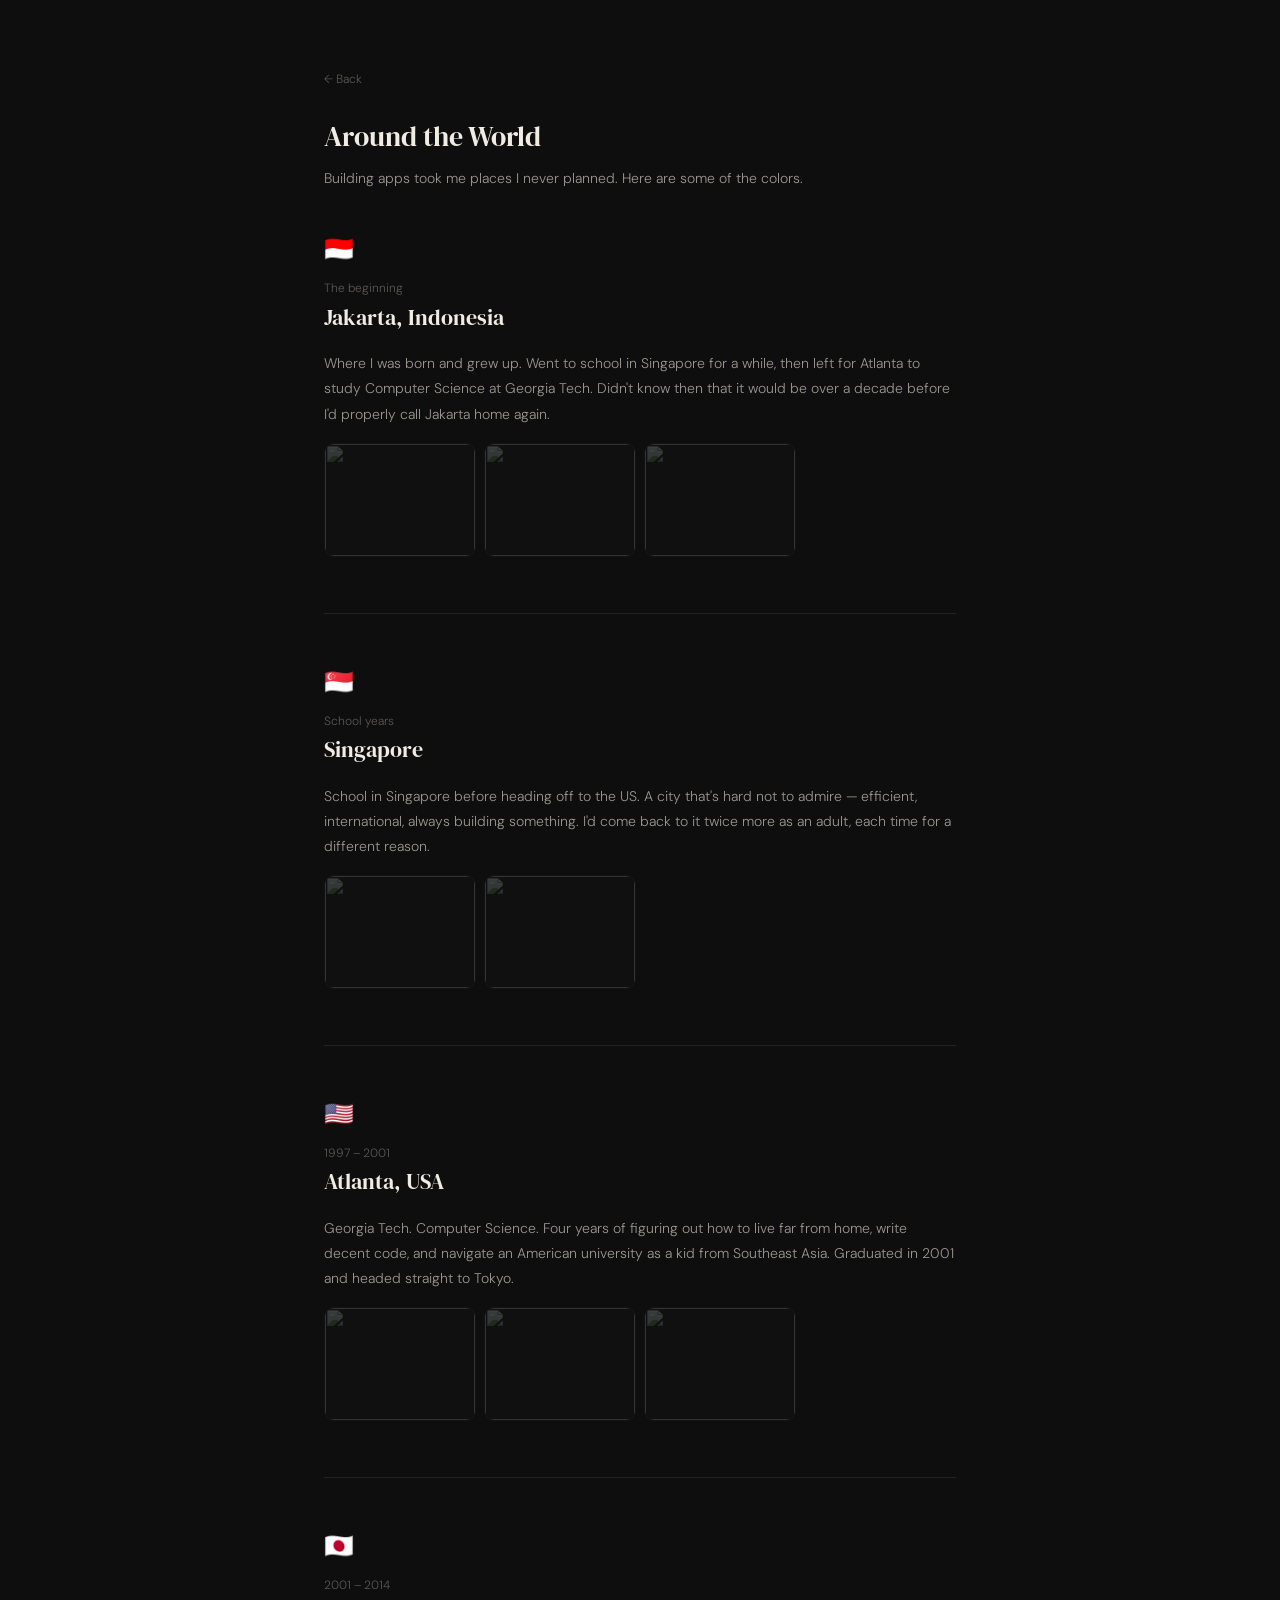
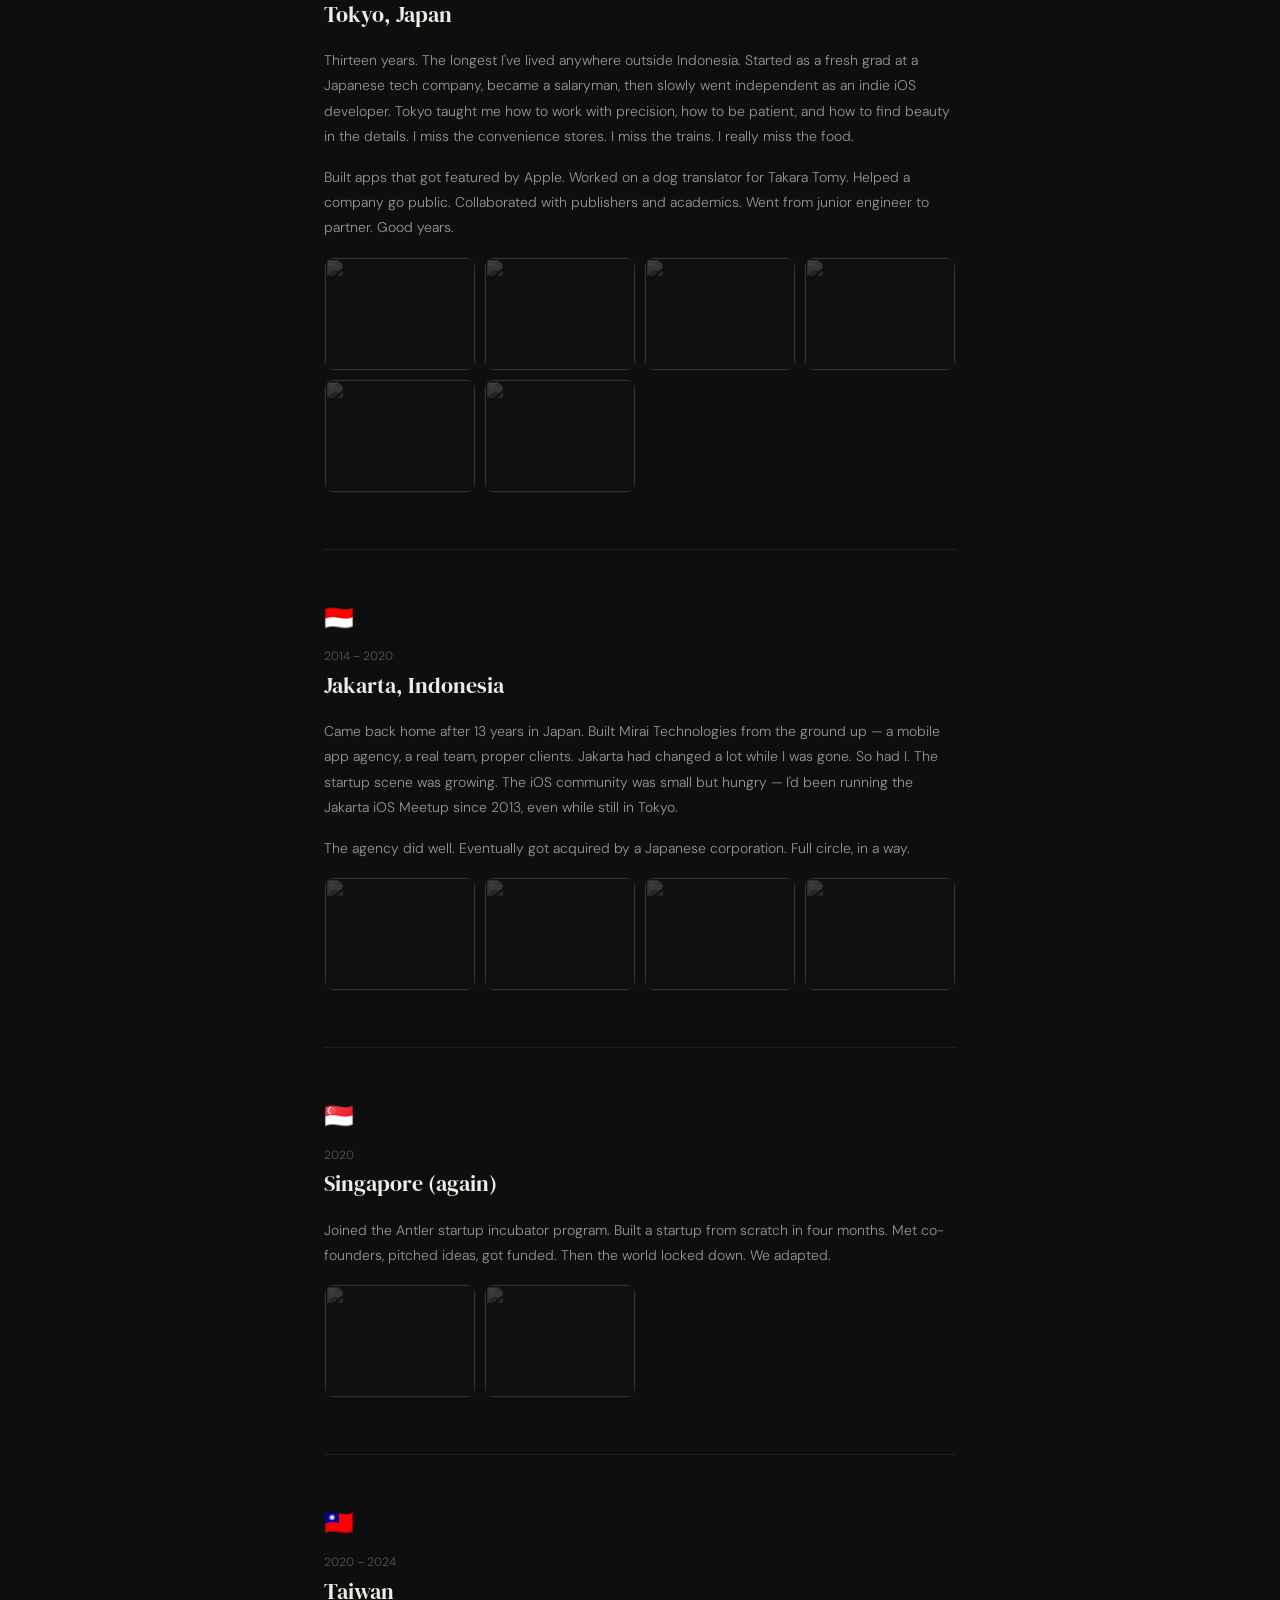
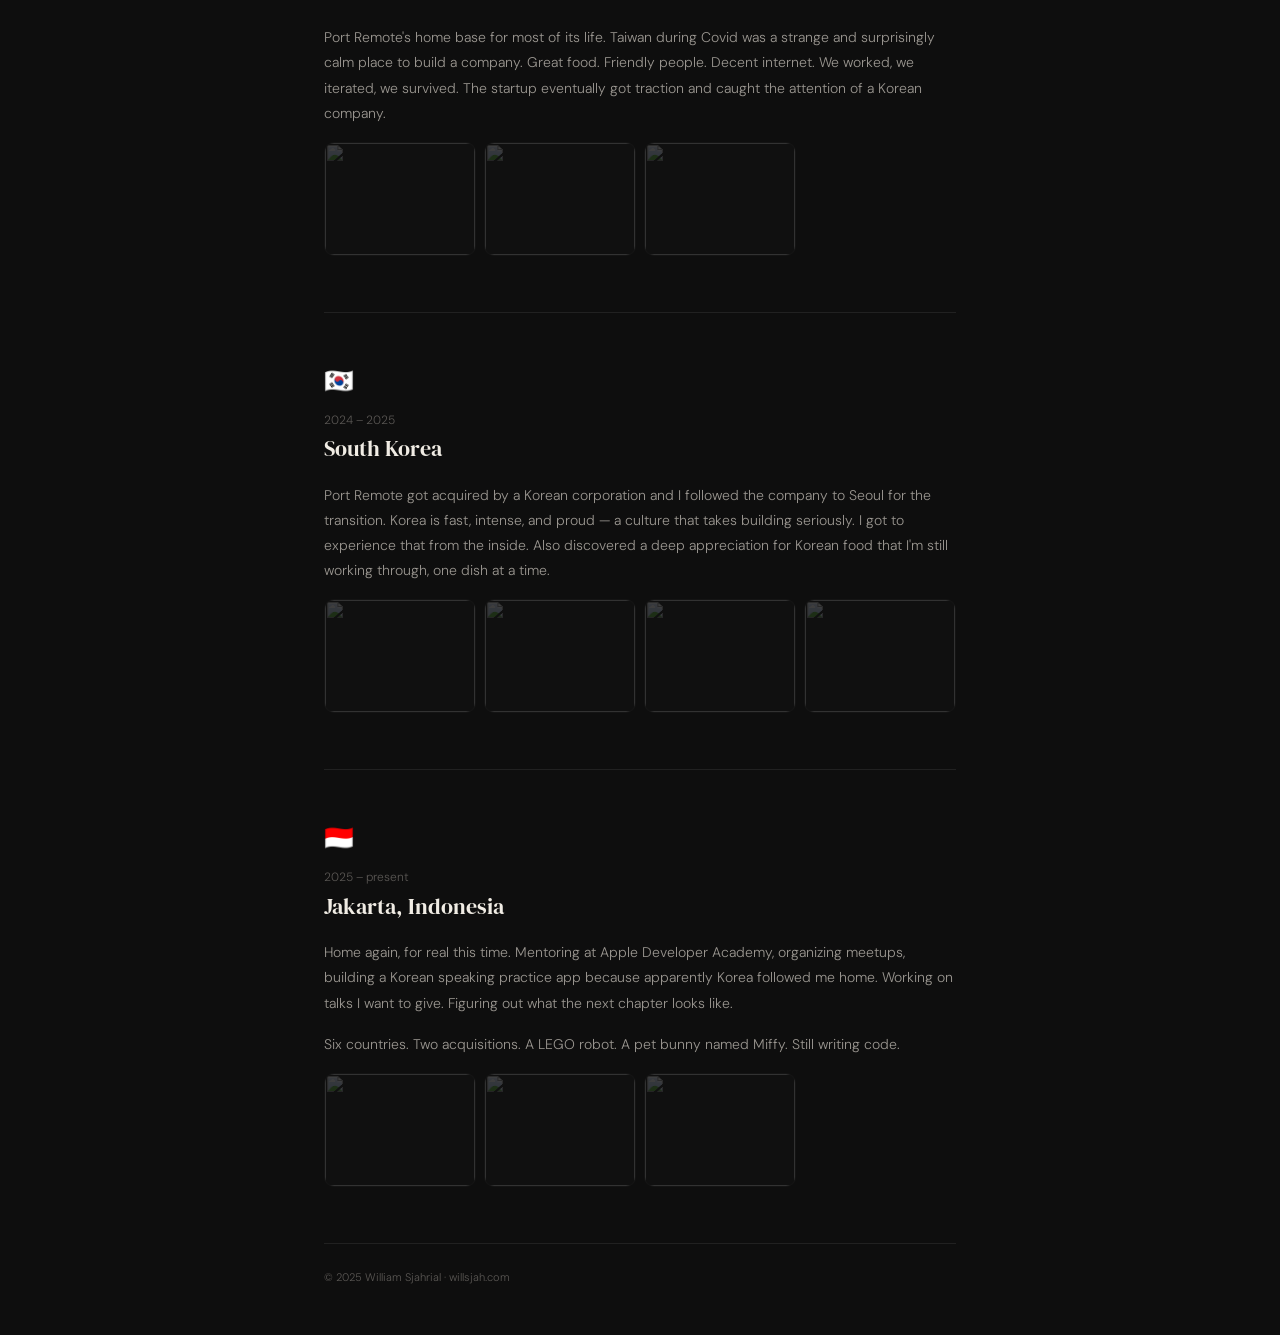
==== life.html @ 447fae8b "first commit" ====
<!DOCTYPE html>
<html lang="en">
<head>
  <meta charset="UTF-8">
  <meta name="viewport" content="width=device-width, initial-scale=1.0">
  <title>Around the World · William Sjahrial</title>
  <link rel="preconnect" href="https://fonts.googleapis.com">
  <link rel="preconnect" href="https://fonts.gstatic.com" crossorigin>
  <link href="https://fonts.googleapis.com/css2?family=DM+Serif+Display:ital@0;1&family=DM+Sans:wght@300;400;500&display=swap" rel="stylesheet">
  <link rel="stylesheet" href="style.css">
  <style>
    .life-divider {
      border: none;
      border-top: 0.5px solid var(--border);
      margin: 3rem 0;
    }
    .country-flag {
      font-size: 24px;
      margin-bottom: 0.5rem;
      display: block;
    }
  </style>
</head>
<body>

  <main class="container">

    <div class="page-header">
      <a href="index.html" class="back">← Back</a>
      <h1>Around the World</h1>
      <p>Building apps took me places I never planned. Here are some of the colors.</p>
    </div>

    <!-- INDONESIA (childhood) -->
    <div class="life-chapter">
      <div class="life-chapter-header">
        <span class="country-flag">🇮🇩</span>
        <p class="tl-period">The beginning</p>
        <p class="tl-place">Jakarta, Indonesia</p>
      </div>
      <p class="life-story">
        Where I was born and grew up. Went to school in Singapore for a while, then left for Atlanta to study Computer Science at Georgia Tech. Didn't know then that it would be over a decade before I'd properly call Jakarta home again.
      </p>
      <div class="life-photo-grid">
        <div class="life-photo"><img src="assets/life/indonesia-early-1.jpg" alt="" onerror="this.parentElement.classList.add('no-img')"></div>
        <div class="life-photo"><img src="assets/life/indonesia-early-2.jpg" alt="" onerror="this.parentElement.classList.add('no-img')"></div>
        <div class="life-photo"><img src="assets/life/indonesia-early-3.jpg" alt="" onerror="this.parentElement.classList.add('no-img')"></div>
      </div>
    </div>

    <hr class="life-divider">

    <!-- SINGAPORE -->
    <div class="life-chapter">
      <div class="life-chapter-header">
        <span class="country-flag">🇸🇬</span>
        <p class="tl-period">School years</p>
        <p class="tl-place">Singapore</p>
      </div>
      <p class="life-story">
        School in Singapore before heading off to the US. A city that's hard not to admire — efficient, international, always building something. I'd come back to it twice more as an adult, each time for a different reason.
      </p>
      <div class="life-photo-grid">
        <div class="life-photo"><img src="assets/life/singapore-1.jpg" alt="" onerror="this.parentElement.classList.add('no-img')"></div>
        <div class="life-photo"><img src="assets/life/singapore-2.jpg" alt="" onerror="this.parentElement.classList.add('no-img')"></div>
      </div>
    </div>

    <hr class="life-divider">

    <!-- USA -->
    <div class="life-chapter">
      <div class="life-chapter-header">
        <span class="country-flag">🇺🇸</span>
        <p class="tl-period">1997 – 2001</p>
        <p class="tl-place">Atlanta, USA</p>
      </div>
      <p class="life-story">
        Georgia Tech. Computer Science. Four years of figuring out how to live far from home, write decent code, and navigate an American university as a kid from Southeast Asia. Graduated in 2001 and headed straight to Tokyo.
      </p>
      <div class="life-photo-grid">
        <div class="life-photo"><img src="assets/life/atlanta-1.jpg" alt="" onerror="this.parentElement.classList.add('no-img')"></div>
        <div class="life-photo"><img src="assets/life/atlanta-2.jpg" alt="" onerror="this.parentElement.classList.add('no-img')"></div>
        <div class="life-photo"><img src="assets/life/atlanta-3.jpg" alt="" onerror="this.parentElement.classList.add('no-img')"></div>
      </div>
    </div>

    <hr class="life-divider">

    <!-- JAPAN -->
    <div class="life-chapter">
      <div class="life-chapter-header">
        <span class="country-flag">🇯🇵</span>
        <p class="tl-period">2001 – 2014</p>
        <p class="tl-place">Tokyo, Japan</p>
      </div>
      <p class="life-story">
        Thirteen years. The longest I've lived anywhere outside Indonesia. Started as a fresh grad at a Japanese tech company, became a salaryman, then slowly went independent as an indie iOS developer. Tokyo taught me how to work with precision, how to be patient, and how to find beauty in the details. I miss the convenience stores. I miss the trains. I really miss the food.
      </p>
      <p class="life-story">
        Built apps that got featured by Apple. Worked on a dog translator for Takara Tomy. Helped a company go public. Collaborated with publishers and academics. Went from junior engineer to partner. Good years.
      </p>
      <div class="life-photo-grid">
        <div class="life-photo"><img src="assets/life/tokyo-1.jpg" alt="" onerror="this.parentElement.classList.add('no-img')"></div>
        <div class="life-photo"><img src="assets/life/tokyo-2.jpg" alt="" onerror="this.parentElement.classList.add('no-img')"></div>
        <div class="life-photo"><img src="assets/life/tokyo-3.jpg" alt="" onerror="this.parentElement.classList.add('no-img')"></div>
        <div class="life-photo"><img src="assets/life/tokyo-4.jpg" alt="" onerror="this.parentElement.classList.add('no-img')"></div>
        <div class="life-photo"><img src="assets/life/tokyo-5.jpg" alt="" onerror="this.parentElement.classList.add('no-img')"></div>
        <div class="life-photo"><img src="assets/life/tokyo-6.jpg" alt="" onerror="this.parentElement.classList.add('no-img')"></div>
      </div>
    </div>

    <hr class="life-divider">

    <!-- INDONESIA RETURN -->
    <div class="life-chapter">
      <div class="life-chapter-header">
        <span class="country-flag">🇮🇩</span>
        <p class="tl-period">2014 – 2020</p>
        <p class="tl-place">Jakarta, Indonesia</p>
      </div>
      <p class="life-story">
        Came back home after 13 years in Japan. Built Mirai Technologies from the ground up — a mobile app agency, a real team, proper clients. Jakarta had changed a lot while I was gone. So had I. The startup scene was growing. The iOS community was small but hungry — I'd been running the Jakarta iOS Meetup since 2013, even while still in Tokyo.
      </p>
      <p class="life-story">
        The agency did well. Eventually got acquired by a Japanese corporation. Full circle, in a way.
      </p>
      <div class="life-photo-grid">
        <div class="life-photo"><img src="assets/life/jakarta-1.jpg" alt="" onerror="this.parentElement.classList.add('no-img')"></div>
        <div class="life-photo"><img src="assets/life/jakarta-2.jpg" alt="" onerror="this.parentElement.classList.add('no-img')"></div>
        <div class="life-photo"><img src="assets/life/jakarta-3.jpg" alt="" onerror="this.parentElement.classList.add('no-img')"></div>
        <div class="life-photo"><img src="assets/life/jakarta-4.jpg" alt="" onerror="this.parentElement.classList.add('no-img')"></div>
      </div>
    </div>

    <hr class="life-divider">

    <!-- SINGAPORE RETURN -->
    <div class="life-chapter">
      <div class="life-chapter-header">
        <span class="country-flag">🇸🇬</span>
        <p class="tl-period">2020</p>
        <p class="tl-place">Singapore (again)</p>
      </div>
      <p class="life-story">
        Joined the Antler startup incubator program. Built a startup from scratch in four months. Met co-founders, pitched ideas, got funded. Then the world locked down. We adapted.
      </p>
      <div class="life-photo-grid">
        <div class="life-photo"><img src="assets/life/singapore-antler-1.jpg" alt="" onerror="this.parentElement.classList.add('no-img')"></div>
        <div class="life-photo"><img src="assets/life/singapore-antler-2.jpg" alt="" onerror="this.parentElement.classList.add('no-img')"></div>
      </div>
    </div>

    <hr class="life-divider">

    <!-- TAIWAN -->
    <div class="life-chapter">
      <div class="life-chapter-header">
        <span class="country-flag">🇹🇼</span>
        <p class="tl-period">2020 – 2024</p>
        <p class="tl-place">Taiwan</p>
      </div>
      <p class="life-story">
        Port Remote's home base for most of its life. Taiwan during Covid was a strange and surprisingly calm place to build a company. Great food. Friendly people. Decent internet. We worked, we iterated, we survived. The startup eventually got traction and caught the attention of a Korean company.
      </p>
      <div class="life-photo-grid">
        <div class="life-photo"><img src="assets/life/taiwan-1.jpg" alt="" onerror="this.parentElement.classList.add('no-img')"></div>
        <div class="life-photo"><img src="assets/life/taiwan-2.jpg" alt="" onerror="this.parentElement.classList.add('no-img')"></div>
        <div class="life-photo"><img src="assets/life/taiwan-3.jpg" alt="" onerror="this.parentElement.classList.add('no-img')"></div>
      </div>
    </div>

    <hr class="life-divider">

    <!-- SOUTH KOREA -->
    <div class="life-chapter">
      <div class="life-chapter-header">
        <span class="country-flag">🇰🇷</span>
        <p class="tl-period">2024 – 2025</p>
        <p class="tl-place">South Korea</p>
      </div>
      <p class="life-story">
        Port Remote got acquired by a Korean corporation and I followed the company to Seoul for the transition. Korea is fast, intense, and proud — a culture that takes building seriously. I got to experience that from the inside. Also discovered a deep appreciation for Korean food that I'm still working through, one dish at a time.
      </p>
      <div class="life-photo-grid">
        <div class="life-photo"><img src="assets/life/korea-1.jpg" alt="" onerror="this.parentElement.classList.add('no-img')"></div>
        <div class="life-photo"><img src="assets/life/korea-2.jpg" alt="" onerror="this.parentElement.classList.add('no-img')"></div>
        <div class="life-photo"><img src="assets/life/korea-3.jpg" alt="" onerror="this.parentElement.classList.add('no-img')"></div>
        <div class="life-photo"><img src="assets/life/korea-4.jpg" alt="" onerror="this.parentElement.classList.add('no-img')"></div>
      </div>
    </div>

    <hr class="life-divider">

    <!-- INDONESIA NOW -->
    <div class="life-chapter">
      <div class="life-chapter-header">
        <span class="country-flag">🇮🇩</span>
        <p class="tl-period">2025 – present</p>
        <p class="tl-place">Jakarta, Indonesia</p>
      </div>
      <p class="life-story">
        Home again, for real this time. Mentoring at Apple Developer Academy, organizing meetups, building a Korean speaking practice app because apparently Korea followed me home. Working on talks I want to give. Figuring out what the next chapter looks like.
      </p>
      <p class="life-story">
        Six countries. Two acquisitions. A LEGO robot. A pet bunny named Miffy. Still writing code.
      </p>
      <div class="life-photo-grid">
        <div class="life-photo"><img src="assets/life/now-1.jpg" alt="" onerror="this.parentElement.classList.add('no-img')"></div>
        <div class="life-photo"><img src="assets/life/now-2.jpg" alt="" onerror="this.parentElement.classList.add('no-img')"></div>
        <div class="life-photo"><img src="assets/life/now-3.jpg" alt="" onerror="this.parentElement.classList.add('no-img')"></div>
      </div>
    </div>

    <footer>
      <p>© 2025 William Sjahrial · <a href="index.html" style="color: var(--text-3); text-decoration:none;">willsjah.com</a></p>
    </footer>

  </main>

  <script src="main.js"></script>
</body>
</html>
---- style.css ----
/* ============================================================
   willsjah.com — stylesheet
   Dark editorial minimal. DM Serif Display + DM Sans.
   ============================================================ */

:root {
  --bg:         #0e0e0e;
  --bg-card:    #161616;
  --bg-hover:   #1c1c1c;
  --border:     rgba(255,255,255,0.08);
  --border-mid: rgba(255,255,255,0.15);
  --text-1:     #f0ece4;
  --text-2:     #9a9690;
  --text-3:     #5a5754;
  --accent:     #c8a96e;
  --radius-sm:  6px;
  --radius-md:  10px;
  --radius-lg:  14px;
  --max-w:      680px;
  --font-serif: 'DM Serif Display', Georgia, serif;
  --font-sans:  'DM Sans', system-ui, sans-serif;
}

*, *::before, *::after { box-sizing: border-box; margin: 0; padding: 0; }

html { font-size: 16px; scroll-behavior: smooth; }

body {
  background: var(--bg);
  color: var(--text-1);
  font-family: var(--font-sans);
  font-weight: 300;
  line-height: 1.7;
  -webkit-font-smoothing: antialiased;
}

/* ── LAYOUT ── */
.container {
  max-width: var(--max-w);
  margin: 0 auto;
  padding: 4rem 1.5rem 3rem;
}

section { padding: 0; }

.divider {
  border: none;
  border-top: 0.5px solid var(--border);
  margin: 3rem 0;
}

/* ── LABELS ── */
.section-label {
  font-family: var(--font-sans);
  font-size: 10px;
  font-weight: 500;
  letter-spacing: 0.12em;
  text-transform: uppercase;
  color: var(--text-3);
  margin-bottom: 1.25rem;
}

.section-intro {
  font-size: 14px;
  color: var(--text-2);
  margin-bottom: 1.75rem;
  line-height: 1.6;
}

/* ── HERO ── */
.hero {
  display: flex;
  align-items: flex-start;
  gap: 1.5rem;
}

.hero-photo {
  width: 72px;
  height: 72px;
  border-radius: 50%;
  overflow: hidden;
  background: var(--bg-card);
  border: 0.5px solid var(--border-mid);
  flex-shrink: 0;
  position: relative;
  display: flex;
  align-items: center;
  justify-content: center;
}

.hero-photo img {
  width: 100%;
  height: 100%;
  object-fit: cover;
}

.photo-placeholder {
  font-size: 18px;
  font-weight: 500;
  color: var(--text-3);
  position: absolute;
}

.hero-photo img + .photo-placeholder { display: none; }

.hero-text h1 {
  font-family: var(--font-serif);
  font-size: 26px;
  font-weight: 400;
  color: var(--text-1);
  margin-bottom: 6px;
  line-height: 1.2;
}

.tagline {
  font-size: 14px;
  color: var(--text-2);
  line-height: 1.65;
  margin-bottom: 1rem;
}

.hero-links {
  display: flex;
  gap: 8px;
  flex-wrap: wrap;
}

.hero-links a {
  font-size: 12px;
  color: var(--text-2);
  text-decoration: none;
  border: 0.5px solid var(--border);
  border-radius: var(--radius-sm);
  padding: 4px 10px;
  transition: border-color 0.2s, color 0.2s;
}

.hero-links a:hover {
  border-color: var(--border-mid);
  color: var(--text-1);
}

/* ── BIO ── */
.bio p {
  font-size: 15px;
  color: var(--text-2);
  line-height: 1.8;
}

/* ── NOW ── */
.now-list {
  list-style: none;
  display: flex;
  flex-direction: column;
  gap: 8px;
}

.now-list li {
  font-size: 14px;
  color: var(--text-2);
  padding-left: 1rem;
  position: relative;
  line-height: 1.5;
}

.now-list li::before {
  content: '';
  position: absolute;
  left: 0;
  top: 9px;
  width: 4px;
  height: 4px;
  border-radius: 50%;
  background: var(--text-3);
}

/* ── WORK GRID ── */
.work-grid {
  display: grid;
  grid-template-columns: repeat(3, minmax(0, 1fr));
  gap: 10px;
}

.work-card {
  background: var(--bg-card);
  border: 0.5px solid var(--border);
  border-radius: var(--radius-lg);
  overflow: hidden;
  cursor: pointer;
  transition: border-color 0.2s, transform 0.2s;
}

.work-card:hover {
  border-color: var(--border-mid);
  transform: translateY(-1px);
}

.card-img {
  width: 100%;
  height: 90px;
  overflow: hidden;
  background: var(--bg-hover);
  display: flex;
  align-items: center;
  justify-content: center;
}

.card-img img {
  width: 100%;
  height: 100%;
  object-fit: cover;
  display: block;
}

.card-img.no-img::after {
  content: '';
  display: block;
  width: 100%;
  height: 100%;
}

.card-body { padding: 10px 11px 12px; }

.card-title {
  font-size: 12px;
  font-weight: 500;
  color: var(--text-1);
  margin-bottom: 2px;
  line-height: 1.3;
}

.card-sub {
  font-size: 11px;
  color: var(--text-3);
  line-height: 1.4;
}

.badge {
  display: inline-block;
  margin-top: 5px;
  font-size: 10px;
  padding: 2px 7px;
  border-radius: 20px;
  background: rgba(200, 169, 110, 0.12);
  color: var(--accent);
  letter-spacing: 0.02em;
}

.see-all {
  display: inline-block;
  margin-top: 14px;
  font-size: 13px;
  color: var(--text-2);
  text-decoration: none;
  border-bottom: 0.5px solid var(--border);
  padding-bottom: 1px;
  transition: color 0.2s, border-color 0.2s;
}

.see-all:hover {
  color: var(--text-1);
  border-color: var(--border-mid);
}

/* ── SPEAKING ── */
.talk-list {
  display: flex;
  flex-direction: column;
  gap: 10px;
}

.talk-item {
  padding: 14px 16px;
  background: var(--bg-card);
  border: 0.5px solid var(--border);
  border-radius: var(--radius-lg);
}

.talk-title {
  font-size: 14px;
  font-weight: 500;
  color: var(--text-1);
  margin-bottom: 4px;
  line-height: 1.4;
}

.talk-desc {
  font-size: 12px;
  color: var(--text-2);
  line-height: 1.6;
}

.speaking-meta {
  margin-top: 14px;
  display: flex;
  gap: 7px;
  flex-wrap: wrap;
}

.meta-tag {
  font-size: 11px;
  padding: 3px 9px;
  border: 0.5px solid var(--border);
  border-radius: 20px;
  color: var(--text-3);
}

.video-placeholder {
  margin-top: 1.25rem;
  height: 80px;
  border: 0.5px dashed var(--border);
  border-radius: var(--radius-md);
  display: flex;
  align-items: center;
  justify-content: center;
}

.video-placeholder p {
  font-size: 12px;
  color: var(--text-3);
}

.cta-btn {
  display: inline-block;
  margin-top: 1.25rem;
  font-size: 13px;
  font-weight: 400;
  color: var(--text-1);
  text-decoration: none;
  border: 0.5px solid var(--border-mid);
  border-radius: var(--radius-sm);
  padding: 9px 16px;
  transition: background 0.2s, border-color 0.2s;
}

.cta-btn:hover {
  background: var(--bg-card);
  border-color: var(--accent);
}

/* ── TIMELINE ── */
.timeline {
  display: flex;
  flex-direction: column;
  gap: 0;
}

.timeline-item {
  display: flex;
  gap: 1rem;
}

.timeline-marker {
  display: flex;
  flex-direction: column;
  align-items: center;
  flex-shrink: 0;
  padding-top: 3px;
}

.tl-dot {
  width: 8px;
  height: 8px;
  border-radius: 50%;
  background: var(--bg);
  border: 1.5px solid var(--border-mid);
  flex-shrink: 0;
}

.tl-line {
  width: 0.5px;
  flex: 1;
  background: var(--border);
  margin: 4px 0;
  min-height: 24px;
}

.timeline-content {
  padding-bottom: 1.75rem;
}

.tl-period {
  font-size: 11px;
  color: var(--text-3);
  margin-bottom: 2px;
}

.tl-place {
  font-size: 15px;
  font-weight: 500;
  color: var(--text-1);
  margin-bottom: 4px;
  line-height: 1.3;
}

.tl-note {
  font-size: 13px;
  color: var(--text-2);
  line-height: 1.55;
  margin-bottom: 8px;
}

.photo-strip {
  display: flex;
  gap: 6px;
}

.photo-thumb {
  width: 56px;
  height: 42px;
  border-radius: var(--radius-sm);
  overflow: hidden;
  background: var(--bg-hover);
  border: 0.5px solid var(--border);
}

.photo-thumb img {
  width: 100%;
  height: 100%;
  object-fit: cover;
  display: block;
}

.photo-thumb.no-img { opacity: 0.3; }

/* ── CONTACT ── */
.contact {
  padding: 1rem 0 0.5rem;
}

.contact p {
  font-size: 15px;
  color: var(--text-2);
  margin-bottom: 6px;
}

.contact a {
  font-family: var(--font-serif);
  font-size: 22px;
  color: var(--text-1);
  text-decoration: none;
  border-bottom: 0.5px solid var(--border-mid);
  transition: color 0.2s;
}

.contact a:hover { color: var(--accent); }

footer {
  margin-top: 3rem;
  padding-top: 1.5rem;
  border-top: 0.5px solid var(--border);
}

footer p {
  font-size: 11px;
  color: var(--text-3);
}

/* ── MODAL ── */
.modal-overlay {
  display: none;
  position: fixed;
  inset: 0;
  background: rgba(0,0,0,0.75);
  z-index: 200;
  align-items: center;
  justify-content: center;
  padding: 1.5rem;
  backdrop-filter: blur(4px);
}

.modal-overlay.open { display: flex; }

.modal {
  background: var(--bg-card);
  border: 0.5px solid var(--border-mid);
  border-radius: var(--radius-lg);
  max-width: 500px;
  width: 100%;
  padding: 1.5rem;
  position: relative;
  animation: modalIn 0.2s ease;
}

@keyframes modalIn {
  from { opacity: 0; transform: translateY(8px); }
  to   { opacity: 1; transform: translateY(0); }
}

.modal-close {
  position: absolute;
  top: 14px;
  right: 16px;
  background: none;
  border: none;
  color: var(--text-3);
  font-size: 16px;
  cursor: pointer;
  line-height: 1;
  padding: 2px 4px;
  transition: color 0.2s;
}

.modal-close:hover { color: var(--text-1); }

.modal-img-wrap {
  width: 100%;
  height: 180px;
  border-radius: var(--radius-md);
  overflow: hidden;
  background: var(--bg-hover);
  margin-bottom: 1.25rem;
}

.modal-img-wrap img {
  width: 100%;
  height: 100%;
  object-fit: cover;
  display: block;
}

.modal-img-placeholder {
  width: 100%;
  height: 100%;
  background: var(--bg-hover);
}

.modal-title {
  font-family: var(--font-serif);
  font-size: 20px;
  font-weight: 400;
  color: var(--text-1);
  margin-bottom: 4px;
  line-height: 1.3;
}

.modal-meta {
  font-size: 12px;
  color: var(--text-3);
  margin-bottom: 12px;
  line-height: 1.5;
}

.modal-body {
  font-size: 14px;
  color: var(--text-2);
  line-height: 1.75;
}

/* ── PAGE HEADER (projects + life pages) ── */
.page-header {
  margin-bottom: 2.5rem;
}

.page-header a.back {
  font-size: 12px;
  color: var(--text-3);
  text-decoration: none;
  display: inline-flex;
  align-items: center;
  gap: 4px;
  margin-bottom: 1.5rem;
  transition: color 0.2s;
}

.page-header a.back:hover { color: var(--text-2); }

.page-header h1 {
  font-family: var(--font-serif);
  font-size: 28px;
  font-weight: 400;
  color: var(--text-1);
  margin-bottom: 6px;
}

.page-header p {
  font-size: 14px;
  color: var(--text-2);
  line-height: 1.6;
}

/* ── PROJECTS PAGE ── */
.projects-grid {
  display: grid;
  grid-template-columns: repeat(3, minmax(0, 1fr));
  gap: 10px;
}

/* ── LIFE PAGE ── */
.life-chapter {
  margin-bottom: 3.5rem;
}

.life-chapter-header {
  margin-bottom: 1.25rem;
}

.life-chapter-header .tl-period {
  font-size: 12px;
  color: var(--text-3);
  margin-bottom: 4px;
}

.life-chapter-header .tl-place {
  font-family: var(--font-serif);
  font-size: 22px;
  color: var(--text-1);
  margin-bottom: 8px;
}

.life-story {
  font-size: 14px;
  color: var(--text-2);
  line-height: 1.8;
  margin-bottom: 1rem;
}

.life-photo-grid {
  display: grid;
  grid-template-columns: repeat(auto-fill, minmax(140px, 1fr));
  gap: 8px;
  margin-top: 1rem;
}

.life-photo {
  aspect-ratio: 4/3;
  border-radius: var(--radius-md);
  overflow: hidden;
  background: var(--bg-hover);
  border: 0.5px solid var(--border);
}

.life-photo img {
  width: 100%;
  height: 100%;
  object-fit: cover;
  display: block;
  transition: transform 0.3s ease;
}

.life-photo:hover img { transform: scale(1.03); }

.life-photo.no-img { opacity: 0.2; }

/* ── RESPONSIVE ── */
@media (max-width: 520px) {
  .container { padding: 2.5rem 1.25rem 2rem; }
  .hero { gap: 1rem; }
  .hero-text h1 { font-size: 22px; }
  .work-grid, .projects-grid { grid-template-columns: repeat(2, minmax(0, 1fr)); }
  .card-img { height: 70px; }
}

@media (max-width: 360px) {
  .work-grid, .projects-grid { grid-template-columns: 1fr; }
}
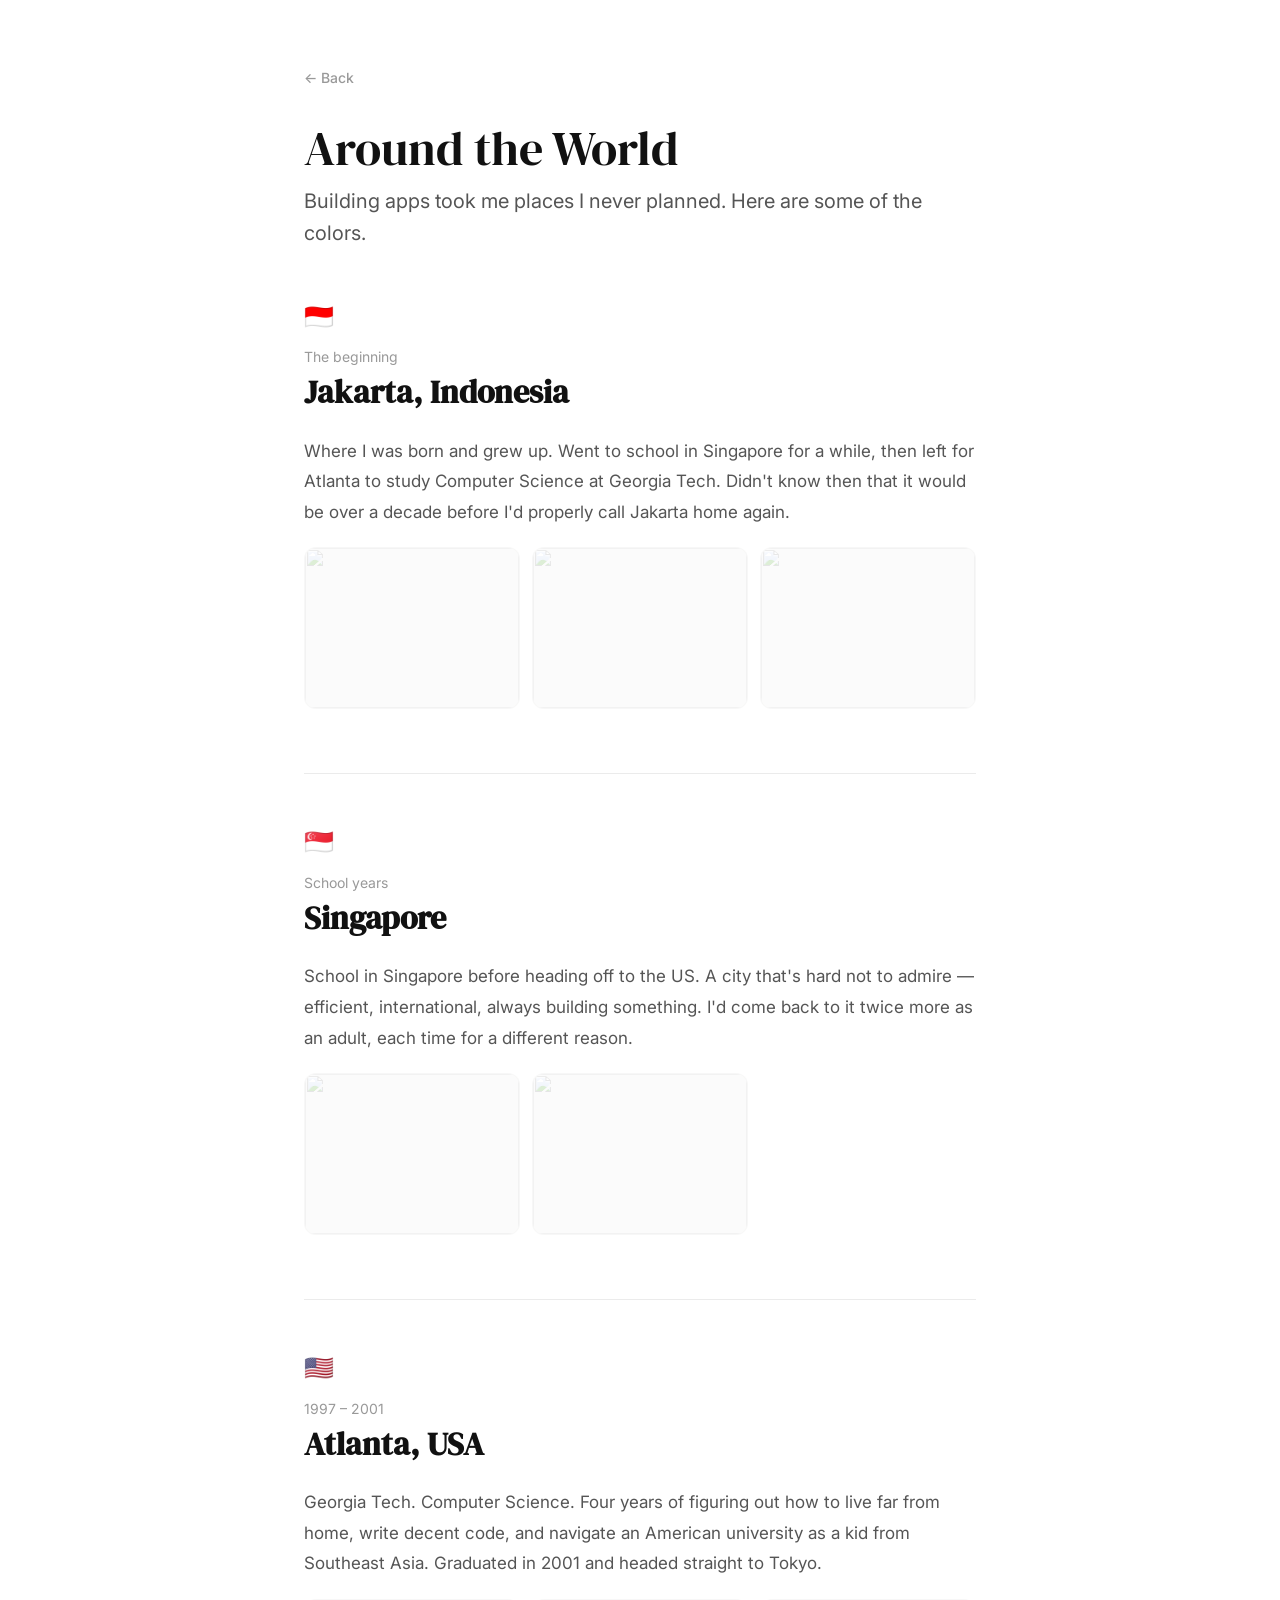
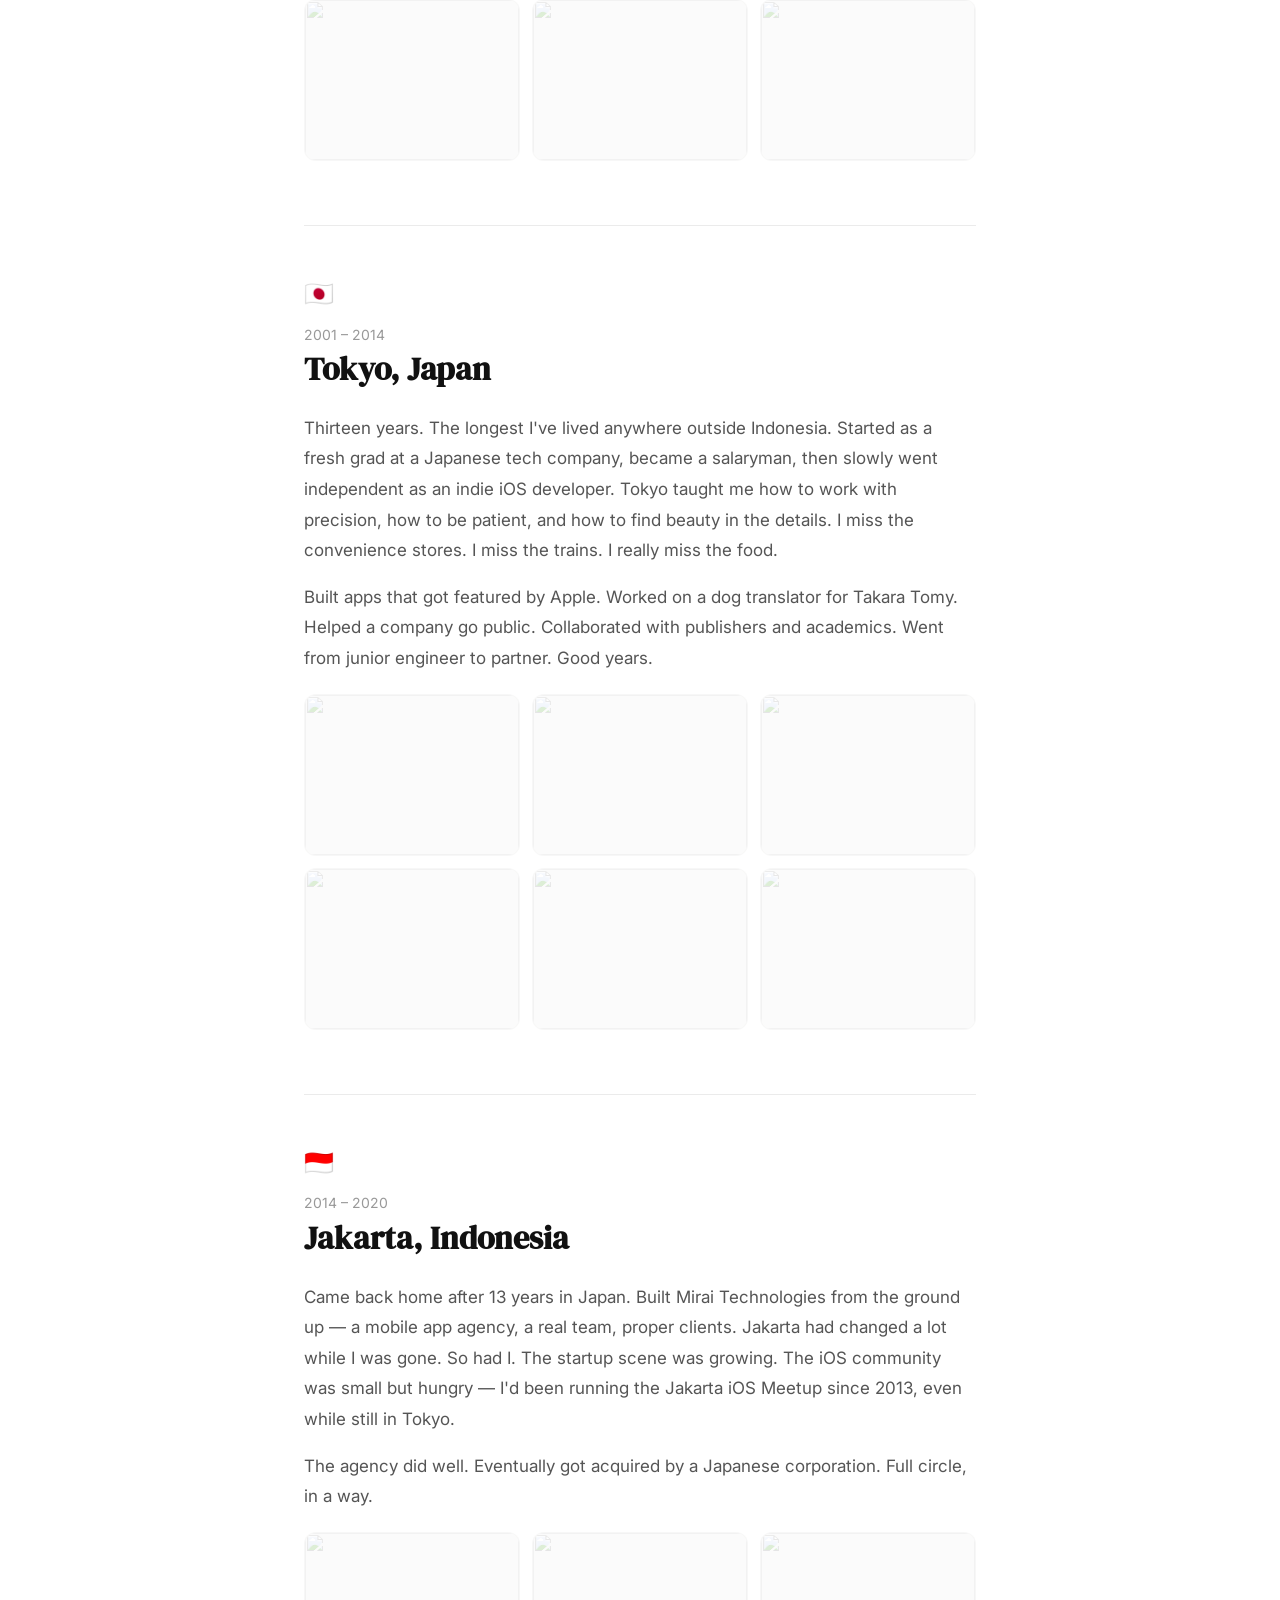
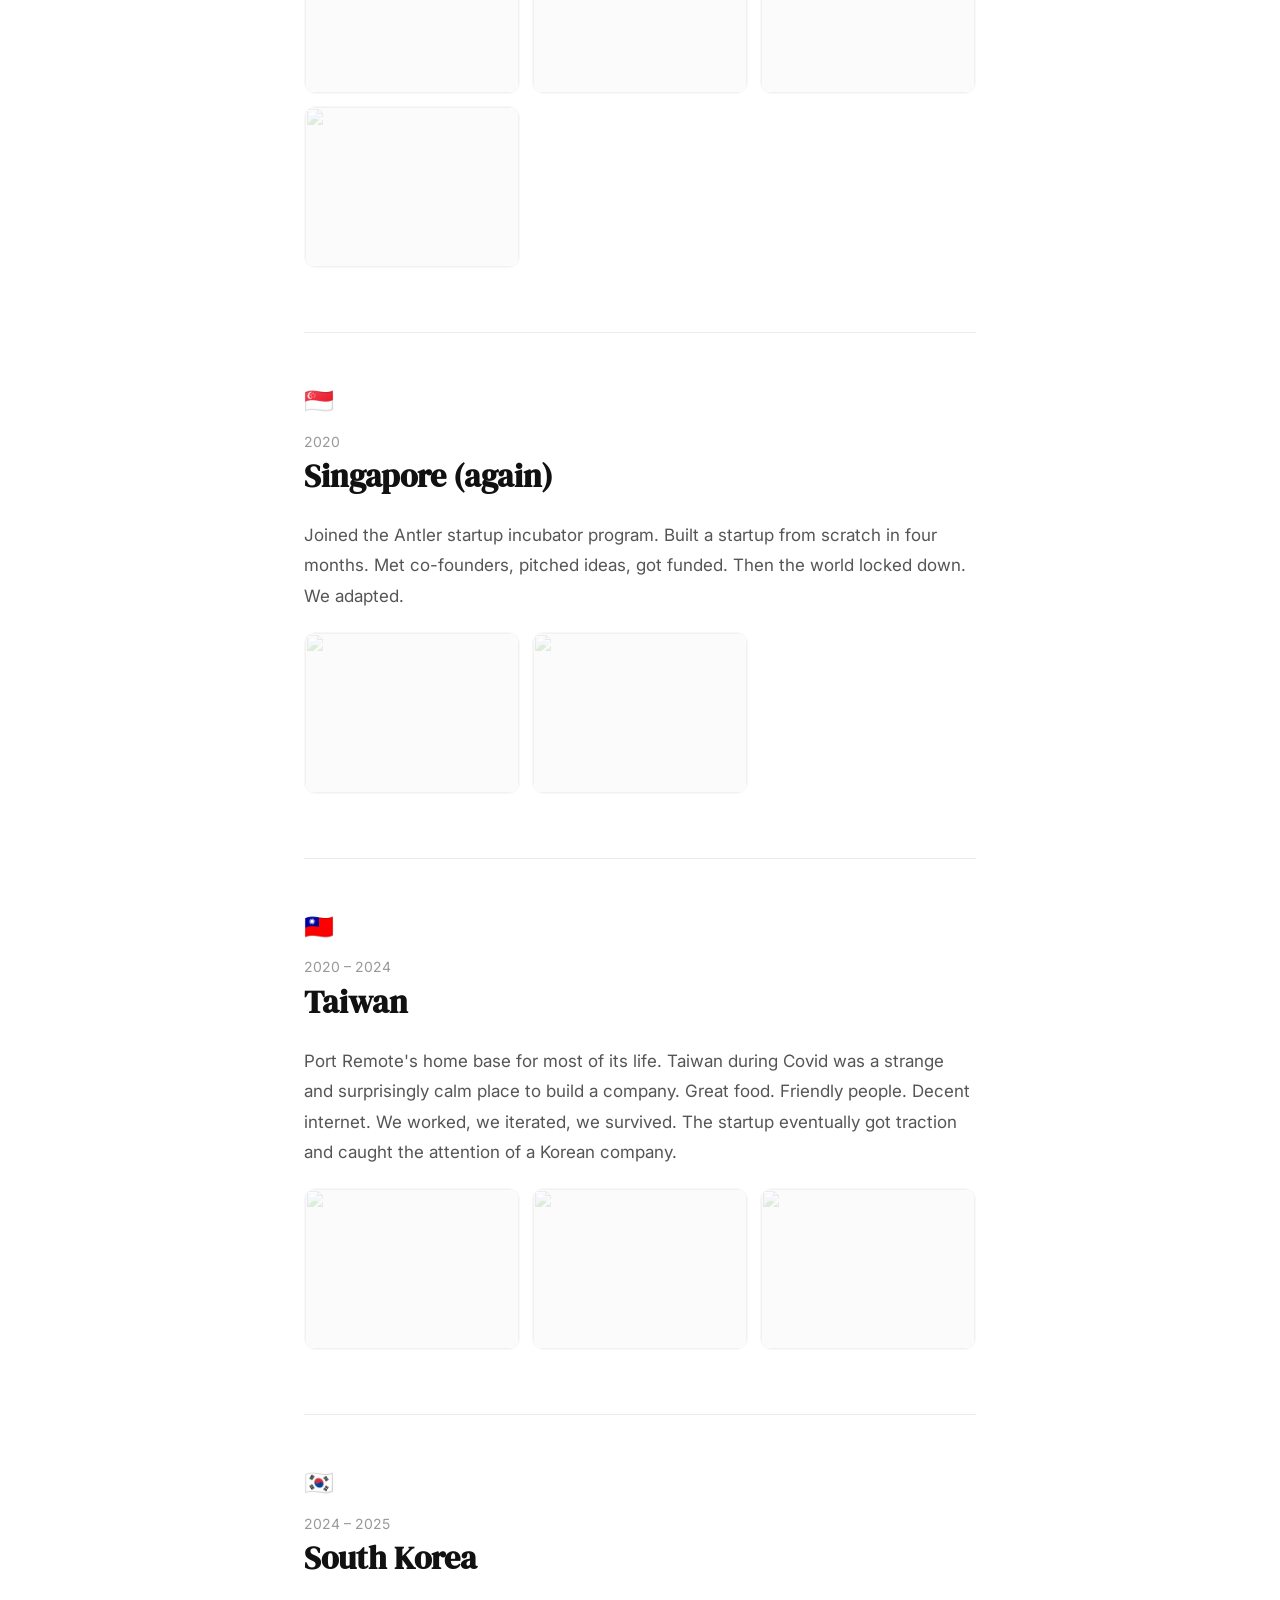
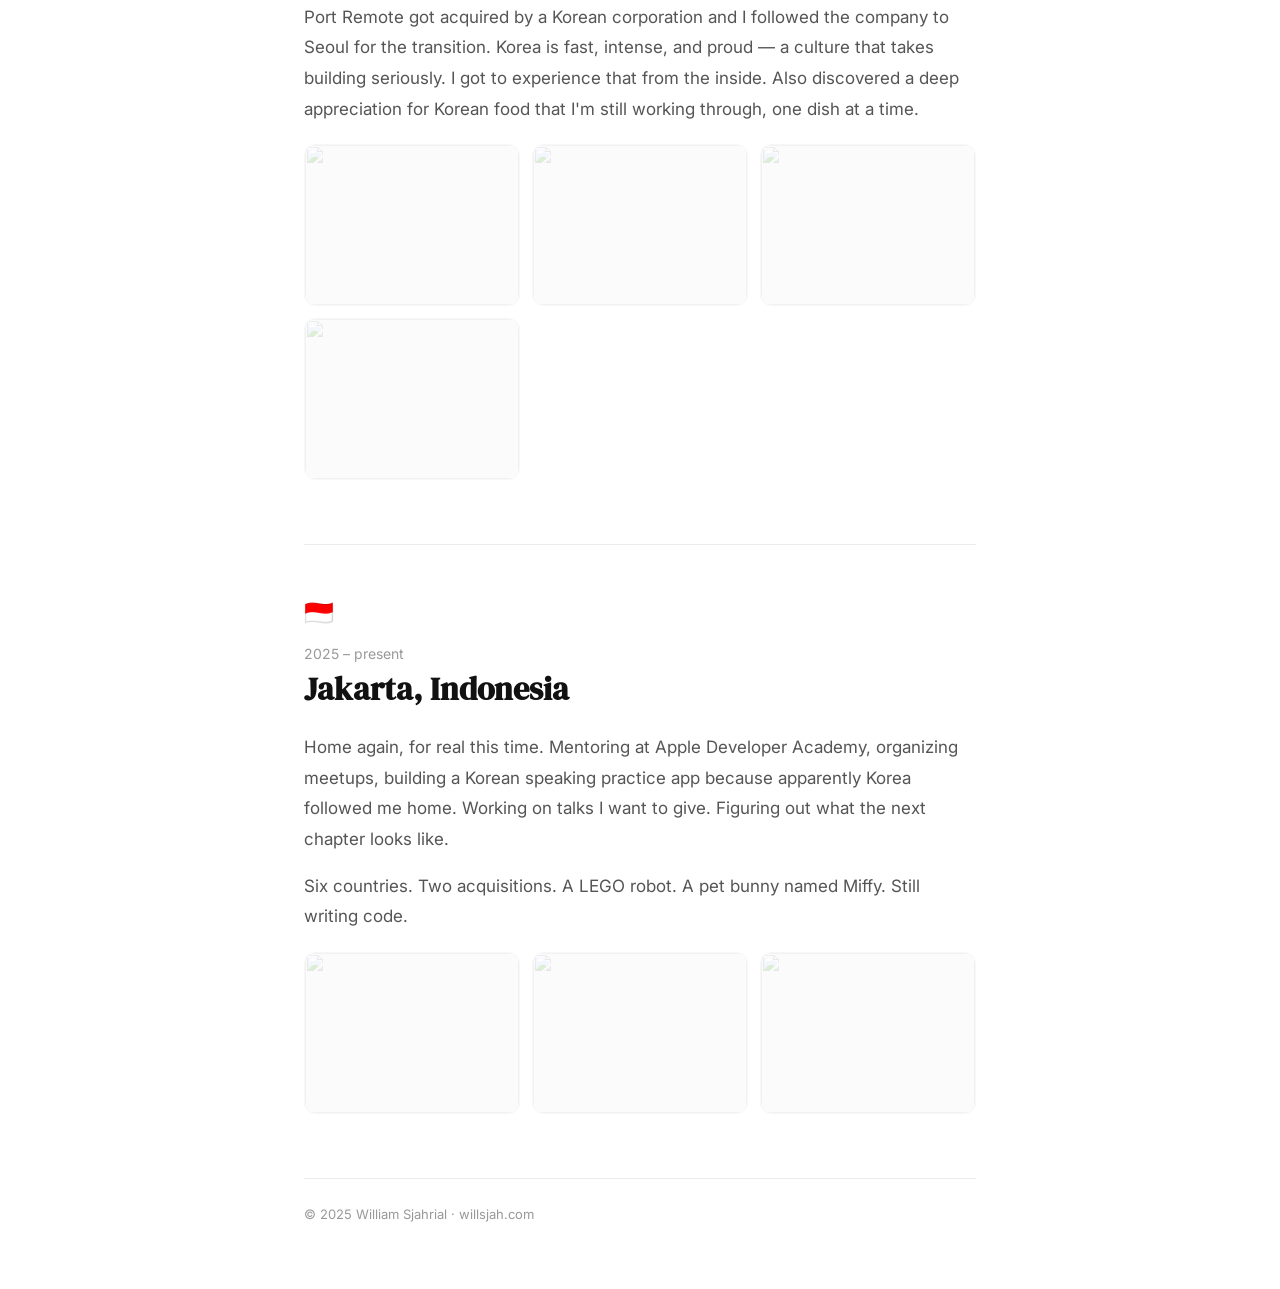
==== commit b551bb17: "Change style to be more like Notion" ====
--- a/life.html
+++ b/life.html
@@ -4,9 +4,6 @@
   <meta charset="UTF-8">
   <meta name="viewport" content="width=device-width, initial-scale=1.0">
   <title>Around the World · William Sjahrial</title>
-  <link rel="preconnect" href="https://fonts.googleapis.com">
-  <link rel="preconnect" href="https://fonts.gstatic.com" crossorigin>
-  <link href="https://fonts.googleapis.com/css2?family=DM+Serif+Display:ital@0;1&family=DM+Sans:wght@300;400;500&display=swap" rel="stylesheet">
   <link rel="stylesheet" href="style.css">
   <style>
     .life-divider {
--- a/style.css
+++ b/style.css
@@ -1,24 +1,26 @@
 /* ============================================================
    willsjah.com — stylesheet
-   Dark editorial minimal. DM Serif Display + DM Sans.
+   Light. Inter + DM Serif Display. Easlo-matched sizing.
    ============================================================ */
 
+@import url('https://fonts.googleapis.com/css2?family=Inter:wght@400;500;600&family=DM+Serif+Display:ital@0;1&display=swap');
+
 :root {
-  --bg:         #0e0e0e;
-  --bg-card:    #161616;
-  --bg-hover:   #1c1c1c;
-  --border:     rgba(255,255,255,0.08);
-  --border-mid: rgba(255,255,255,0.15);
-  --text-1:     #f0ece4;
-  --text-2:     #9a9690;
-  --text-3:     #5a5754;
-  --accent:     #c8a96e;
-  --radius-sm:  6px;
-  --radius-md:  10px;
-  --radius-lg:  14px;
-  --max-w:      680px;
+  --bg:         #ffffff;
+  --bg-card:    #f7f7f5;
+  --bg-hover:   #efefed;
+  --border:     rgba(0,0,0,0.08);
+  --border-mid: rgba(0,0,0,0.18);
+  --text-1:     #111111;
+  --text-2:     #555555;
+  --text-3:     #999999;
+  --accent:     #2563eb;
+  --radius-sm:  8px;
+  --radius-md:  12px;
+  --radius-lg:  16px;
+  --max-w:      720px;
   --font-serif: 'DM Serif Display', Georgia, serif;
-  --font-sans:  'DM Sans', system-ui, sans-serif;
+  --font-sans:  'Inter', system-ui, -apple-system, sans-serif;
 }
 
 *, *::before, *::after { box-sizing: border-box; margin: 0; padding: 0; }
@@ -29,7 +31,7 @@
   background: var(--bg);
   color: var(--text-1);
   font-family: var(--font-sans);
-  font-weight: 300;
+  font-weight: 400;
   line-height: 1.7;
   -webkit-font-smoothing: antialiased;
 }
@@ -38,49 +40,49 @@
 .container {
   max-width: var(--max-w);
   margin: 0 auto;
-  padding: 4rem 1.5rem 3rem;
+  padding: 4rem 1.5rem 4rem;
 }
 
 section { padding: 0; }
 
 .divider {
   border: none;
-  border-top: 0.5px solid var(--border);
-  margin: 3rem 0;
+  border-top: 1px solid var(--border);
+  margin: 3.5rem 0;
 }
 
 /* ── LABELS ── */
 .section-label {
   font-family: var(--font-sans);
-  font-size: 10px;
-  font-weight: 500;
-  letter-spacing: 0.12em;
+  font-size: 12px;
+  font-weight: 600;
+  letter-spacing: 0.08em;
   text-transform: uppercase;
   color: var(--text-3);
-  margin-bottom: 1.25rem;
+  margin-bottom: 1.5rem;
 }
 
 .section-intro {
-  font-size: 14px;
-  color: var(--text-2);
-  margin-bottom: 1.75rem;
-  line-height: 1.6;
+  font-size: 18px;
+  color: var(--text-2);
+  margin-bottom: 2rem;
+  line-height: 1.65;
 }
 
 /* ── HERO ── */
 .hero {
   display: flex;
   align-items: flex-start;
-  gap: 1.5rem;
+  gap: 2rem;
 }
 
 .hero-photo {
-  width: 72px;
-  height: 72px;
+  width: 144px;
+  height: 144px;
   border-radius: 50%;
   overflow: hidden;
   background: var(--bg-card);
-  border: 0.5px solid var(--border-mid);
+  border: 1px solid var(--border);
   flex-shrink: 0;
   position: relative;
   display: flex;
@@ -95,28 +97,32 @@
 }
 
 .photo-placeholder {
-  font-size: 18px;
-  font-weight: 500;
+  font-size: 32px;
+  font-weight: 600;
   color: var(--text-3);
   position: absolute;
 }
 
 .hero-photo img + .photo-placeholder { display: none; }
+
+.hero-text {
+  padding-top: 4px;
+}
 
 .hero-text h1 {
   font-family: var(--font-serif);
-  font-size: 26px;
+  font-size: 42px;
   font-weight: 400;
   color: var(--text-1);
-  margin-bottom: 6px;
-  line-height: 1.2;
+  margin-bottom: 10px;
+  line-height: 1.1;
 }
 
 .tagline {
-  font-size: 14px;
-  color: var(--text-2);
-  line-height: 1.65;
-  margin-bottom: 1rem;
+  font-size: 18px;
+  color: var(--text-2);
+  line-height: 1.6;
+  margin-bottom: 1.5rem;
 }
 
 .hero-links {
@@ -126,23 +132,25 @@
 }
 
 .hero-links a {
-  font-size: 12px;
+  font-size: 14px;
+  font-weight: 500;
   color: var(--text-2);
   text-decoration: none;
-  border: 0.5px solid var(--border);
+  border: 1px solid var(--border-mid);
   border-radius: var(--radius-sm);
-  padding: 4px 10px;
-  transition: border-color 0.2s, color 0.2s;
+  padding: 6px 14px;
+  transition: border-color 0.2s, color 0.2s, background 0.2s;
 }
 
 .hero-links a:hover {
-  border-color: var(--border-mid);
-  color: var(--text-1);
+  border-color: var(--text-1);
+  color: var(--text-1);
+  background: var(--bg-card);
 }
 
 /* ── BIO ── */
 .bio p {
-  font-size: 15px;
+  font-size: 18px;
   color: var(--text-2);
   line-height: 1.8;
 }
@@ -152,24 +160,24 @@
   list-style: none;
   display: flex;
   flex-direction: column;
-  gap: 8px;
+  gap: 10px;
 }
 
 .now-list li {
-  font-size: 14px;
-  color: var(--text-2);
-  padding-left: 1rem;
+  font-size: 17px;
+  color: var(--text-2);
+  padding-left: 1.1rem;
   position: relative;
-  line-height: 1.5;
+  line-height: 1.55;
 }
 
 .now-list li::before {
   content: '';
   position: absolute;
   left: 0;
-  top: 9px;
-  width: 4px;
-  height: 4px;
+  top: 10px;
+  width: 5px;
+  height: 5px;
   border-radius: 50%;
   background: var(--text-3);
 }
@@ -178,31 +186,29 @@
 .work-grid {
   display: grid;
   grid-template-columns: repeat(3, minmax(0, 1fr));
-  gap: 10px;
+  gap: 20px;
 }
 
 .work-card {
-  background: var(--bg-card);
-  border: 0.5px solid var(--border);
+  background: var(--bg);
+  border: 1px solid var(--border);
   border-radius: var(--radius-lg);
   overflow: hidden;
   cursor: pointer;
-  transition: border-color 0.2s, transform 0.2s;
+  transition: border-color 0.2s, transform 0.2s, box-shadow 0.2s;
 }
 
 .work-card:hover {
   border-color: var(--border-mid);
-  transform: translateY(-1px);
+  transform: translateY(-2px);
+  box-shadow: 0 4px 20px rgba(0,0,0,0.06);
 }
 
 .card-img {
   width: 100%;
-  height: 90px;
+  aspect-ratio: 16 / 9;
   overflow: hidden;
   background: var(--bg-hover);
-  display: flex;
-  align-items: center;
-  justify-content: center;
 }
 
 .card-img img {
@@ -212,103 +218,99 @@
   display: block;
 }
 
-.card-img.no-img::after {
-  content: '';
-  display: block;
-  width: 100%;
-  height: 100%;
-}
-
-.card-body { padding: 10px 11px 12px; }
+.card-body { padding: 14px 16px 18px; }
 
 .card-title {
-  font-size: 12px;
-  font-weight: 500;
-  color: var(--text-1);
-  margin-bottom: 2px;
-  line-height: 1.3;
+  font-size: 15px;
+  font-weight: 600;
+  color: var(--text-1);
+  margin-bottom: 4px;
+  line-height: 1.35;
 }
 
 .card-sub {
-  font-size: 11px;
+  font-size: 13px;
   color: var(--text-3);
   line-height: 1.4;
 }
 
 .badge {
   display: inline-block;
-  margin-top: 5px;
-  font-size: 10px;
-  padding: 2px 7px;
+  margin-top: 8px;
+  font-size: 11px;
+  font-weight: 600;
+  padding: 3px 9px;
   border-radius: 20px;
-  background: rgba(200, 169, 110, 0.12);
+  background: rgba(37,99,235,0.08);
   color: var(--accent);
-  letter-spacing: 0.02em;
+  letter-spacing: 0.03em;
 }
 
 .see-all {
   display: inline-block;
-  margin-top: 14px;
-  font-size: 13px;
+  margin-top: 20px;
+  font-size: 15px;
+  font-weight: 500;
   color: var(--text-2);
   text-decoration: none;
-  border-bottom: 0.5px solid var(--border);
-  padding-bottom: 1px;
+  border-bottom: 1px solid var(--border-mid);
+  padding-bottom: 2px;
   transition: color 0.2s, border-color 0.2s;
 }
 
 .see-all:hover {
   color: var(--text-1);
-  border-color: var(--border-mid);
+  border-color: var(--text-1);
 }
 
 /* ── SPEAKING ── */
 .talk-list {
   display: flex;
   flex-direction: column;
-  gap: 10px;
+  gap: 12px;
 }
 
 .talk-item {
-  padding: 14px 16px;
+  padding: 18px 20px;
   background: var(--bg-card);
-  border: 0.5px solid var(--border);
+  border: 1px solid var(--border);
   border-radius: var(--radius-lg);
 }
 
 .talk-title {
-  font-size: 14px;
+  font-size: 17px;
+  font-weight: 600;
+  color: var(--text-1);
+  margin-bottom: 6px;
+  line-height: 1.4;
+}
+
+.talk-desc {
+  font-size: 15px;
+  color: var(--text-2);
+  line-height: 1.65;
+}
+
+.speaking-meta {
+  margin-top: 16px;
+  display: flex;
+  gap: 8px;
+  flex-wrap: wrap;
+}
+
+.meta-tag {
+  font-size: 13px;
   font-weight: 500;
-  color: var(--text-1);
-  margin-bottom: 4px;
-  line-height: 1.4;
-}
-
-.talk-desc {
-  font-size: 12px;
-  color: var(--text-2);
-  line-height: 1.6;
-}
-
-.speaking-meta {
-  margin-top: 14px;
-  display: flex;
-  gap: 7px;
-  flex-wrap: wrap;
-}
-
-.meta-tag {
-  font-size: 11px;
-  padding: 3px 9px;
-  border: 0.5px solid var(--border);
+  padding: 5px 12px;
+  border: 1px solid var(--border-mid);
   border-radius: 20px;
   color: var(--text-3);
 }
 
 .video-placeholder {
-  margin-top: 1.25rem;
-  height: 80px;
-  border: 0.5px dashed var(--border);
+  margin-top: 1.5rem;
+  height: 90px;
+  border: 1px dashed var(--border-mid);
   border-radius: var(--radius-md);
   display: flex;
   align-items: center;
@@ -316,26 +318,26 @@
 }
 
 .video-placeholder p {
-  font-size: 12px;
+  font-size: 14px;
   color: var(--text-3);
 }
 
 .cta-btn {
   display: inline-block;
-  margin-top: 1.25rem;
-  font-size: 13px;
-  font-weight: 400;
+  margin-top: 1.5rem;
+  font-size: 15px;
+  font-weight: 500;
   color: var(--text-1);
   text-decoration: none;
-  border: 0.5px solid var(--border-mid);
+  border: 1px solid var(--border-mid);
   border-radius: var(--radius-sm);
-  padding: 9px 16px;
+  padding: 10px 20px;
   transition: background 0.2s, border-color 0.2s;
 }
 
 .cta-btn:hover {
   background: var(--bg-card);
-  border-color: var(--accent);
+  border-color: var(--text-1);
 }
 
 /* ── TIMELINE ── */
@@ -347,7 +349,7 @@
 
 .timeline-item {
   display: flex;
-  gap: 1rem;
+  gap: 1.25rem;
 }
 
 .timeline-marker {
@@ -355,63 +357,63 @@
   flex-direction: column;
   align-items: center;
   flex-shrink: 0;
-  padding-top: 3px;
+  padding-top: 4px;
 }
 
 .tl-dot {
-  width: 8px;
-  height: 8px;
+  width: 9px;
+  height: 9px;
   border-radius: 50%;
   background: var(--bg);
-  border: 1.5px solid var(--border-mid);
+  border: 2px solid var(--border-mid);
   flex-shrink: 0;
 }
 
 .tl-line {
-  width: 0.5px;
+  width: 1px;
   flex: 1;
   background: var(--border);
-  margin: 4px 0;
+  margin: 5px 0;
   min-height: 24px;
 }
 
 .timeline-content {
-  padding-bottom: 1.75rem;
+  padding-bottom: 2rem;
 }
 
 .tl-period {
-  font-size: 11px;
-  color: var(--text-3);
-  margin-bottom: 2px;
+  font-size: 13px;
+  color: var(--text-3);
+  margin-bottom: 3px;
 }
 
 .tl-place {
+  font-size: 17px;
+  font-weight: 600;
+  color: var(--text-1);
+  margin-bottom: 5px;
+  line-height: 1.3;
+}
+
+.tl-note {
   font-size: 15px;
-  font-weight: 500;
-  color: var(--text-1);
-  margin-bottom: 4px;
-  line-height: 1.3;
-}
-
-.tl-note {
-  font-size: 13px;
-  color: var(--text-2);
-  line-height: 1.55;
-  margin-bottom: 8px;
+  color: var(--text-2);
+  line-height: 1.65;
+  margin-bottom: 10px;
 }
 
 .photo-strip {
   display: flex;
-  gap: 6px;
+  gap: 8px;
 }
 
 .photo-thumb {
-  width: 56px;
-  height: 42px;
+  width: 80px;
+  height: 60px;
   border-radius: var(--radius-sm);
   overflow: hidden;
   background: var(--bg-hover);
-  border: 0.5px solid var(--border);
+  border: 1px solid var(--border);
 }
 
 .photo-thumb img {
@@ -421,7 +423,7 @@
   display: block;
 }
 
-.photo-thumb.no-img { opacity: 0.3; }
+.photo-thumb.no-img { opacity: 0.25; }
 
 /* ── CONTACT ── */
 .contact {
@@ -429,30 +431,30 @@
 }
 
 .contact p {
-  font-size: 15px;
-  color: var(--text-2);
-  margin-bottom: 6px;
+  font-size: 18px;
+  color: var(--text-2);
+  margin-bottom: 8px;
 }
 
 .contact a {
   font-family: var(--font-serif);
-  font-size: 22px;
+  font-size: 30px;
   color: var(--text-1);
   text-decoration: none;
-  border-bottom: 0.5px solid var(--border-mid);
+  border-bottom: 1px solid var(--border-mid);
   transition: color 0.2s;
 }
 
 .contact a:hover { color: var(--accent); }
 
 footer {
-  margin-top: 3rem;
+  margin-top: 3.5rem;
   padding-top: 1.5rem;
-  border-top: 0.5px solid var(--border);
+  border-top: 1px solid var(--border);
 }
 
 footer p {
-  font-size: 11px;
+  font-size: 13px;
   color: var(--text-3);
 }
 
@@ -461,40 +463,41 @@
   display: none;
   position: fixed;
   inset: 0;
-  background: rgba(0,0,0,0.75);
+  background: rgba(0,0,0,0.35);
   z-index: 200;
   align-items: center;
   justify-content: center;
   padding: 1.5rem;
-  backdrop-filter: blur(4px);
+  backdrop-filter: blur(8px);
+  -webkit-backdrop-filter: blur(8px);
 }
 
 .modal-overlay.open { display: flex; }
 
 .modal {
-  background: var(--bg-card);
-  border: 0.5px solid var(--border-mid);
+  background: var(--bg);
+  border: 1px solid var(--border-mid);
   border-radius: var(--radius-lg);
-  max-width: 500px;
-  width: 100%;
-  padding: 1.5rem;
+  max-width: 540px;
+  width: 100%;
+  padding: 2rem;
   position: relative;
   animation: modalIn 0.2s ease;
 }
 
 @keyframes modalIn {
-  from { opacity: 0; transform: translateY(8px); }
+  from { opacity: 0; transform: translateY(10px); }
   to   { opacity: 1; transform: translateY(0); }
 }
 
 .modal-close {
   position: absolute;
-  top: 14px;
-  right: 16px;
+  top: 18px;
+  right: 20px;
   background: none;
   border: none;
   color: var(--text-3);
-  font-size: 16px;
+  font-size: 18px;
   cursor: pointer;
   line-height: 1;
   padding: 2px 4px;
@@ -505,11 +508,11 @@
 
 .modal-img-wrap {
   width: 100%;
-  height: 180px;
+  aspect-ratio: 16/9;
   border-radius: var(--radius-md);
   overflow: hidden;
   background: var(--bg-hover);
-  margin-bottom: 1.25rem;
+  margin-bottom: 1.5rem;
 }
 
 .modal-img-wrap img {
@@ -527,39 +530,40 @@
 
 .modal-title {
   font-family: var(--font-serif);
-  font-size: 20px;
+  font-size: 24px;
   font-weight: 400;
   color: var(--text-1);
-  margin-bottom: 4px;
+  margin-bottom: 6px;
   line-height: 1.3;
 }
 
 .modal-meta {
-  font-size: 12px;
-  color: var(--text-3);
-  margin-bottom: 12px;
+  font-size: 14px;
+  color: var(--text-3);
+  margin-bottom: 16px;
   line-height: 1.5;
 }
 
 .modal-body {
-  font-size: 14px;
-  color: var(--text-2);
-  line-height: 1.75;
+  font-size: 16px;
+  color: var(--text-2);
+  line-height: 1.8;
 }
 
 /* ── PAGE HEADER (projects + life pages) ── */
 .page-header {
-  margin-bottom: 2.5rem;
+  margin-bottom: 3rem;
 }
 
 .page-header a.back {
-  font-size: 12px;
+  font-size: 14px;
+  font-weight: 500;
   color: var(--text-3);
   text-decoration: none;
   display: inline-flex;
   align-items: center;
   gap: 4px;
-  margin-bottom: 1.5rem;
+  margin-bottom: 2rem;
   transition: color 0.2s;
 }
 
@@ -567,14 +571,15 @@
 
 .page-header h1 {
   font-family: var(--font-serif);
-  font-size: 28px;
+  font-size: 48px;
   font-weight: 400;
   color: var(--text-1);
-  margin-bottom: 6px;
+  margin-bottom: 10px;
+  line-height: 1.1;
 }
 
 .page-header p {
-  font-size: 14px;
+  font-size: 20px;
   color: var(--text-2);
   line-height: 1.6;
 }
@@ -583,33 +588,34 @@
 .projects-grid {
   display: grid;
   grid-template-columns: repeat(3, minmax(0, 1fr));
-  gap: 10px;
+  gap: 20px;
 }
 
 /* ── LIFE PAGE ── */
 .life-chapter {
-  margin-bottom: 3.5rem;
+  margin-bottom: 4rem;
 }
 
 .life-chapter-header {
-  margin-bottom: 1.25rem;
+  margin-bottom: 1.5rem;
 }
 
 .life-chapter-header .tl-period {
-  font-size: 12px;
+  font-size: 14px;
   color: var(--text-3);
   margin-bottom: 4px;
 }
 
 .life-chapter-header .tl-place {
   font-family: var(--font-serif);
-  font-size: 22px;
-  color: var(--text-1);
-  margin-bottom: 8px;
+  font-size: 32px;
+  color: var(--text-1);
+  margin-bottom: 10px;
+  line-height: 1.2;
 }
 
 .life-story {
-  font-size: 14px;
+  font-size: 17px;
   color: var(--text-2);
   line-height: 1.8;
   margin-bottom: 1rem;
@@ -617,9 +623,9 @@
 
 .life-photo-grid {
   display: grid;
-  grid-template-columns: repeat(auto-fill, minmax(140px, 1fr));
-  gap: 8px;
-  margin-top: 1rem;
+  grid-template-columns: repeat(auto-fill, minmax(180px, 1fr));
+  gap: 12px;
+  margin-top: 1.25rem;
 }
 
 .life-photo {
@@ -627,7 +633,7 @@
   border-radius: var(--radius-md);
   overflow: hidden;
   background: var(--bg-hover);
-  border: 0.5px solid var(--border);
+  border: 1px solid var(--border);
 }
 
 .life-photo img {
@@ -638,19 +644,25 @@
   transition: transform 0.3s ease;
 }
 
-.life-photo:hover img { transform: scale(1.03); }
+.life-photo:hover img { transform: scale(1.04); }
 
 .life-photo.no-img { opacity: 0.2; }
 
 /* ── RESPONSIVE ── */
-@media (max-width: 520px) {
-  .container { padding: 2.5rem 1.25rem 2rem; }
-  .hero { gap: 1rem; }
-  .hero-text h1 { font-size: 22px; }
-  .work-grid, .projects-grid { grid-template-columns: repeat(2, minmax(0, 1fr)); }
-  .card-img { height: 70px; }
-}
-
-@media (max-width: 360px) {
+@media (max-width: 600px) {
+  .container { padding: 2.5rem 1.25rem 3rem; }
+  .hero { gap: 1.5rem; flex-direction: column; align-items: center; text-align: center; }
+  .hero-links { justify-content: center; }
+  .hero-photo { width: 100px; height: 100px; }
+  .hero-text h1 { font-size: 34px; }
+  .tagline { font-size: 16px; }
+  .bio p { font-size: 16px; }
+  .now-list li { font-size: 16px; }
+  .work-grid, .projects-grid { grid-template-columns: repeat(2, minmax(0, 1fr)); gap: 12px; }
+  .page-header h1 { font-size: 36px; }
+  .page-header p { font-size: 17px; }
+}
+
+@media (max-width: 400px) {
   .work-grid, .projects-grid { grid-template-columns: 1fr; }
 }
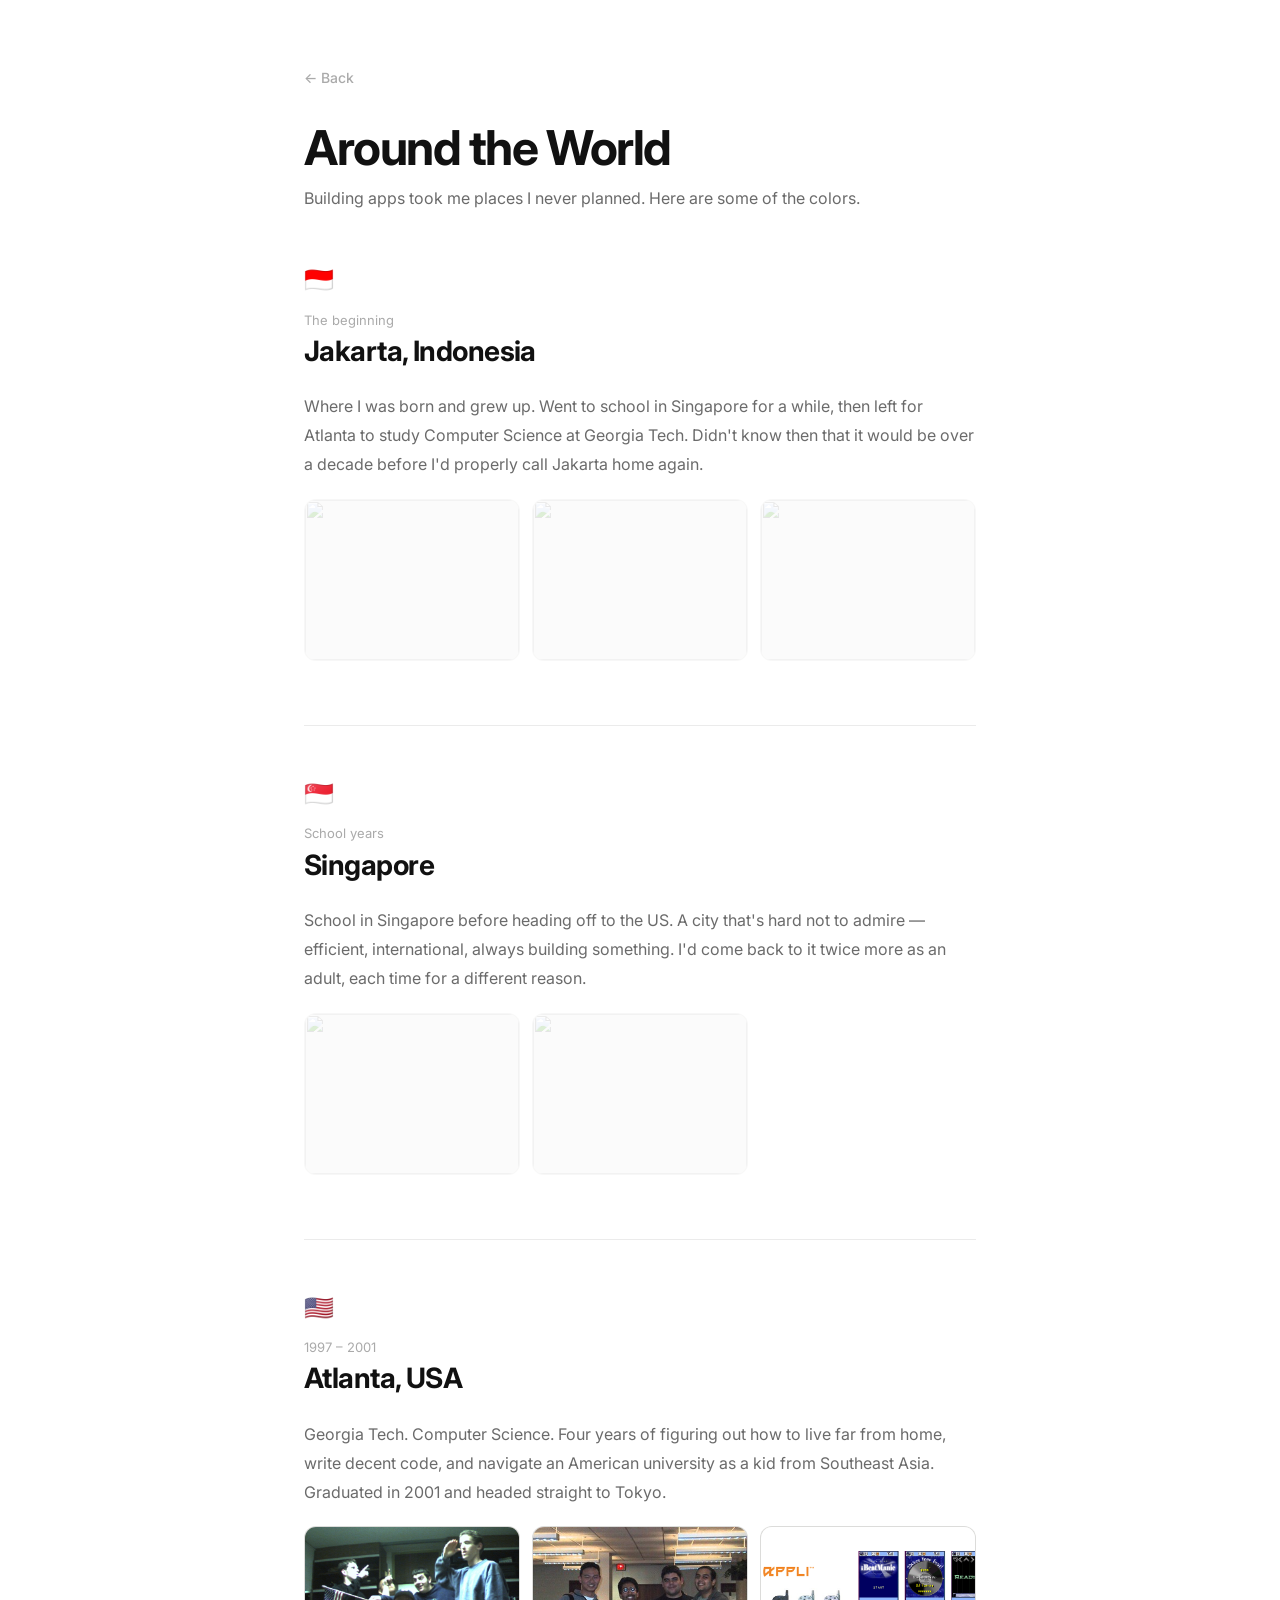
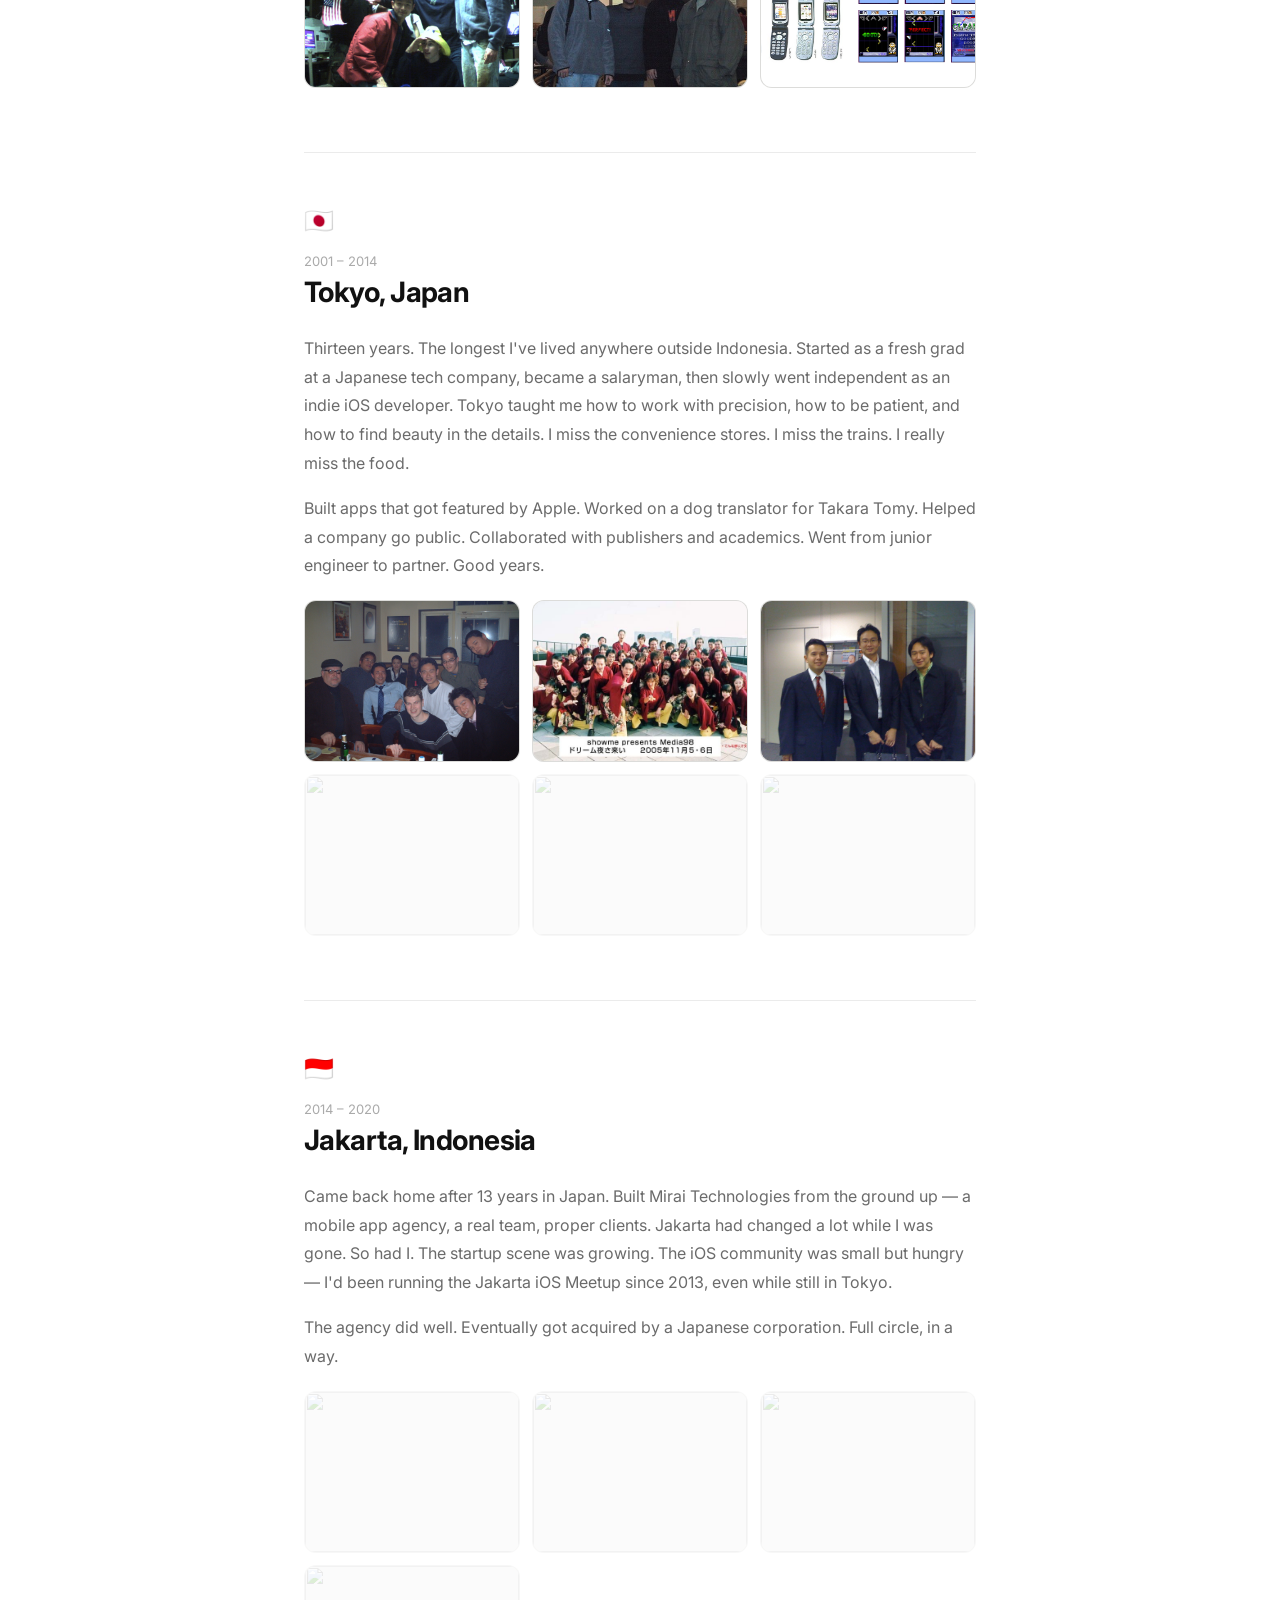
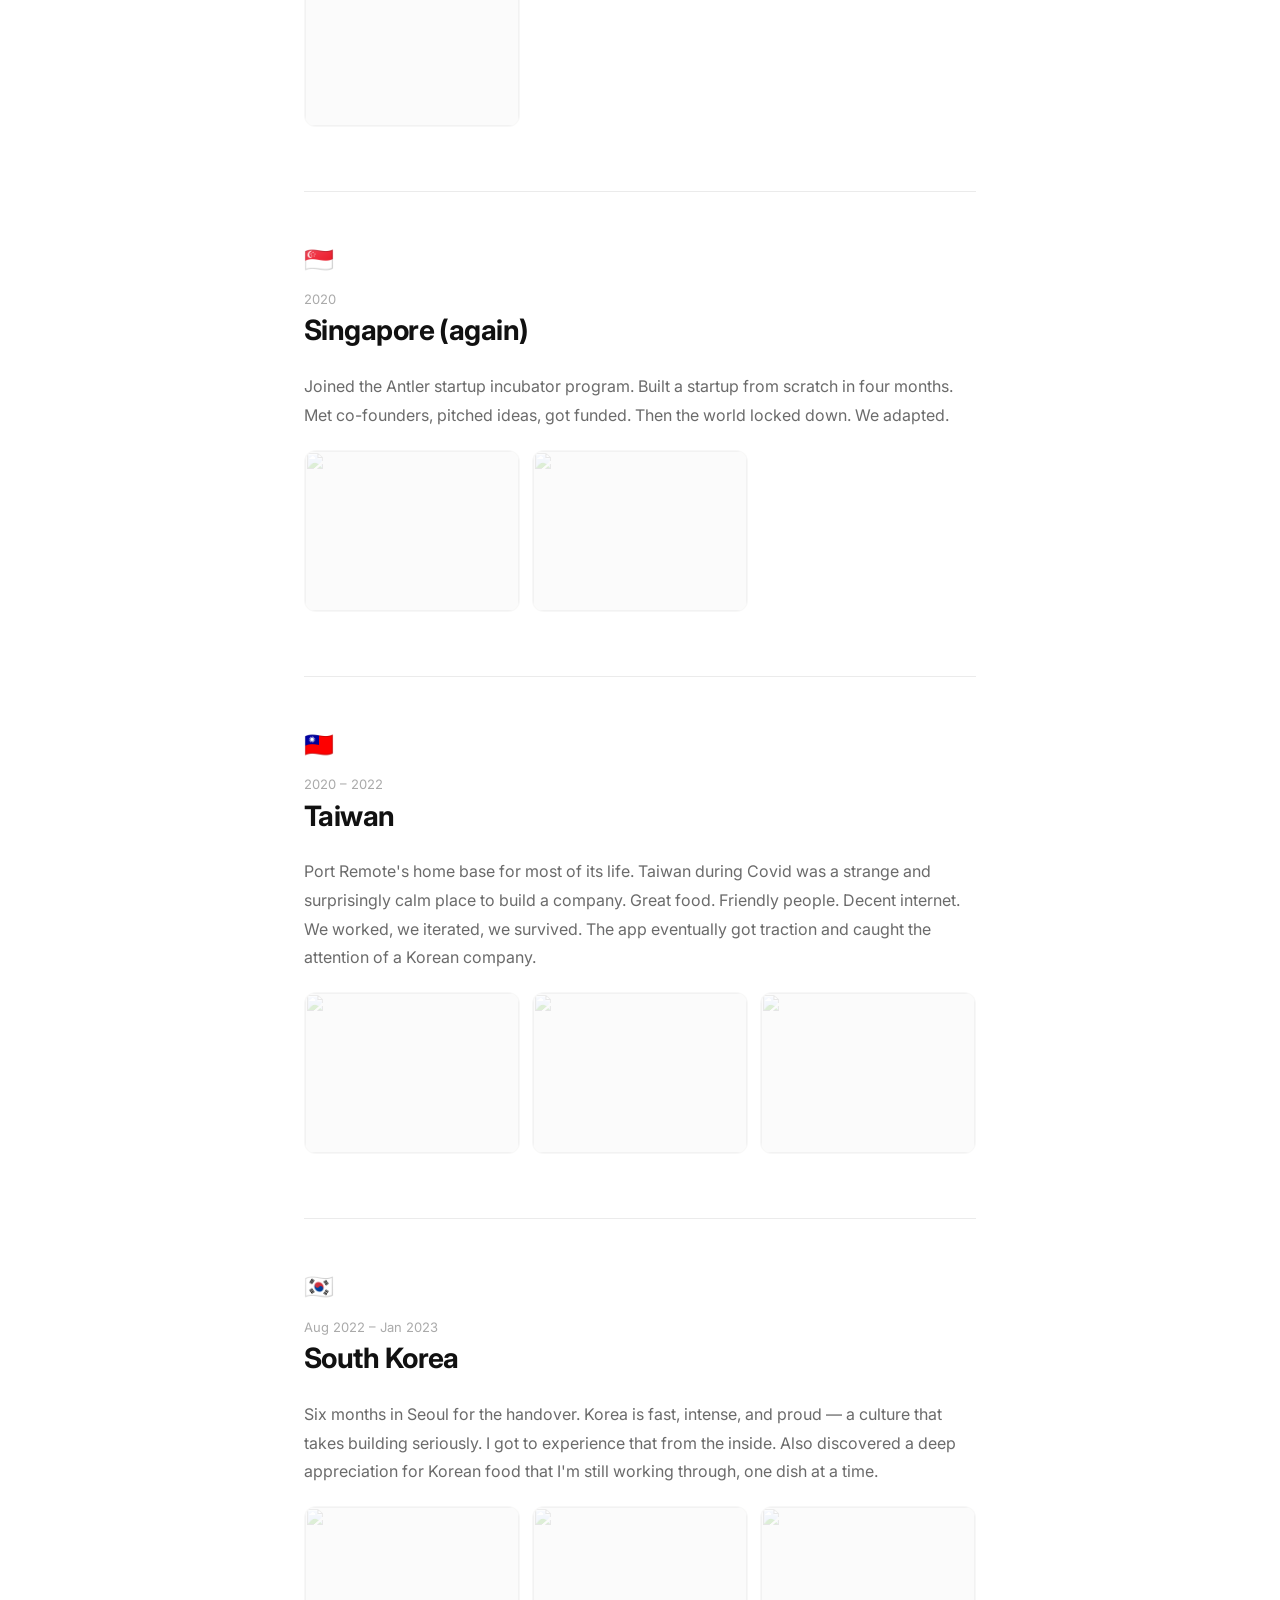
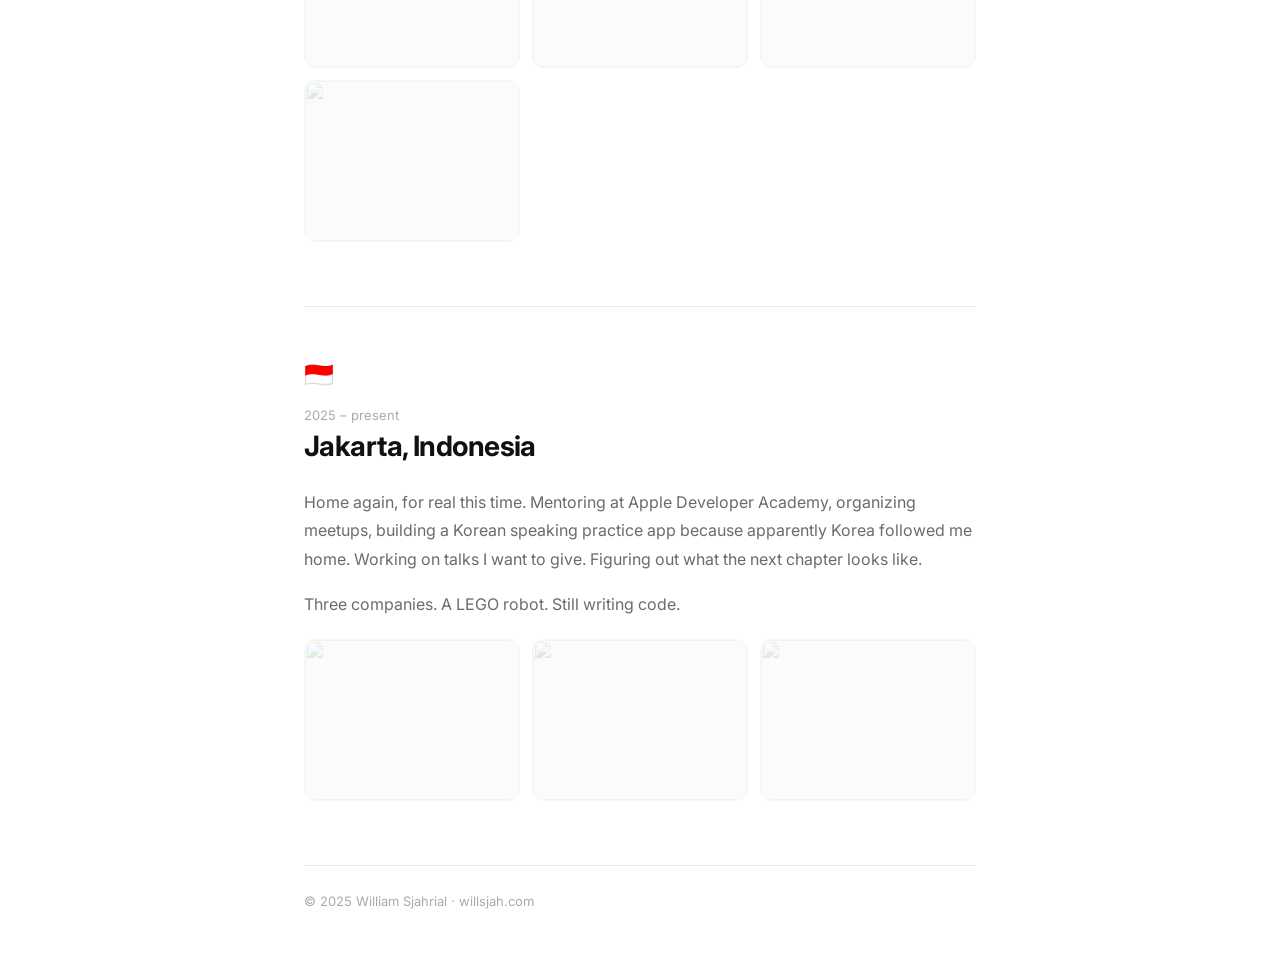
==== commit 5cfc2843: "Add speaking page and fix text" ====
--- a/life.html
+++ b/life.html
@@ -154,11 +154,11 @@
     <div class="life-chapter">
       <div class="life-chapter-header">
         <span class="country-flag">🇹🇼</span>
-        <p class="tl-period">2020 – 2024</p>
+        <p class="tl-period">2020 – 2022</p>
         <p class="tl-place">Taiwan</p>
       </div>
       <p class="life-story">
-        Port Remote's home base for most of its life. Taiwan during Covid was a strange and surprisingly calm place to build a company. Great food. Friendly people. Decent internet. We worked, we iterated, we survived. The startup eventually got traction and caught the attention of a Korean company.
+        Port Remote's home base for most of its life. Taiwan during Covid was a strange and surprisingly calm place to build a company. Great food. Friendly people. Decent internet. We worked, we iterated, we survived. The app eventually got traction and caught the attention of a Korean company.
       </p>
       <div class="life-photo-grid">
         <div class="life-photo"><img src="assets/life/taiwan-1.jpg" alt="" onerror="this.parentElement.classList.add('no-img')"></div>
@@ -173,11 +173,11 @@
     <div class="life-chapter">
       <div class="life-chapter-header">
         <span class="country-flag">🇰🇷</span>
-        <p class="tl-period">2024 – 2025</p>
+        <p class="tl-period">Aug 2022 – Jan 2023</p>
         <p class="tl-place">South Korea</p>
       </div>
       <p class="life-story">
-        Port Remote got acquired by a Korean corporation and I followed the company to Seoul for the transition. Korea is fast, intense, and proud — a culture that takes building seriously. I got to experience that from the inside. Also discovered a deep appreciation for Korean food that I'm still working through, one dish at a time.
+        Six months in Seoul for the handover. Korea is fast, intense, and proud — a culture that takes building seriously. I got to experience that from the inside. Also discovered a deep appreciation for Korean food that I'm still working through, one dish at a time.
       </p>
       <div class="life-photo-grid">
         <div class="life-photo"><img src="assets/life/korea-1.jpg" alt="" onerror="this.parentElement.classList.add('no-img')"></div>
@@ -200,7 +200,7 @@
         Home again, for real this time. Mentoring at Apple Developer Academy, organizing meetups, building a Korean speaking practice app because apparently Korea followed me home. Working on talks I want to give. Figuring out what the next chapter looks like.
       </p>
       <p class="life-story">
-        Six countries. Two acquisitions. A LEGO robot. A pet bunny named Miffy. Still writing code.
+        Three companies. A LEGO robot. Still writing code.
       </p>
       <div class="life-photo-grid">
         <div class="life-photo"><img src="assets/life/now-1.jpg" alt="" onerror="this.parentElement.classList.add('no-img')"></div>
--- a/style.css
+++ b/style.css
@@ -1,26 +1,26 @@
 /* ============================================================
-   willsjah.com — stylesheet
-   Light. Inter + DM Serif Display. Easlo-matched sizing.
+   willsjah.com
+   Inter only. 4-size scale. Easlo/Notion-matched.
+   Scale: 12 / 16 / 18 / 32 / 48
    ============================================================ */
 
-@import url('https://fonts.googleapis.com/css2?family=Inter:wght@400;500;600&family=DM+Serif+Display:ital@0;1&display=swap');
+@import url('https://fonts.googleapis.com/css2?family=Inter:wght@400;500;600;700&display=swap');
 
 :root {
   --bg:         #ffffff;
   --bg-card:    #f7f7f5;
   --bg-hover:   #efefed;
   --border:     rgba(0,0,0,0.08);
-  --border-mid: rgba(0,0,0,0.18);
+  --border-mid: rgba(0,0,0,0.16);
   --text-1:     #111111;
-  --text-2:     #555555;
-  --text-3:     #999999;
+  --text-2:     #6b6b6b;
+  --text-3:     #aaaaaa;
   --accent:     #2563eb;
   --radius-sm:  8px;
   --radius-md:  12px;
   --radius-lg:  16px;
   --max-w:      720px;
-  --font-serif: 'DM Serif Display', Georgia, serif;
-  --font-sans:  'Inter', system-ui, -apple-system, sans-serif;
+  --font:       'Inter', system-ui, -apple-system, sans-serif;
 }
 
 *, *::before, *::after { box-sizing: border-box; margin: 0; padding: 0; }
@@ -30,8 +30,9 @@
 body {
   background: var(--bg);
   color: var(--text-1);
-  font-family: var(--font-sans);
-  font-weight: 400;
+  font-family: var(--font);
+  font-weight: 400;
+  font-size: 16px;
   line-height: 1.7;
   -webkit-font-smoothing: antialiased;
 }
@@ -48,12 +49,11 @@
 .divider {
   border: none;
   border-top: 1px solid var(--border);
-  margin: 3.5rem 0;
+  margin: 3rem 0;
 }
 
 /* ── LABELS ── */
 .section-label {
-  font-family: var(--font-sans);
   font-size: 12px;
   font-weight: 600;
   letter-spacing: 0.08em;
@@ -63,16 +63,16 @@
 }
 
 .section-intro {
-  font-size: 18px;
+  font-size: 16px;
   color: var(--text-2);
   margin-bottom: 2rem;
-  line-height: 1.65;
+  line-height: 1.7;
 }
 
 /* ── HERO ── */
 .hero {
   display: flex;
-  align-items: flex-start;
+  align-items: center;
   gap: 2rem;
 }
 
@@ -97,32 +97,29 @@
 }
 
 .photo-placeholder {
+  font-size: 28px;
+  font-weight: 700;
+  color: var(--text-3);
+  position: absolute;
+}
+
+.hero-photo img + .photo-placeholder { display: none; }
+
+.hero-text h1 {
   font-size: 32px;
-  font-weight: 600;
-  color: var(--text-3);
-  position: absolute;
-}
-
-.hero-photo img + .photo-placeholder { display: none; }
-
-.hero-text {
-  padding-top: 4px;
-}
-
-.hero-text h1 {
-  font-family: var(--font-serif);
-  font-size: 42px;
-  font-weight: 400;
-  color: var(--text-1);
-  margin-bottom: 10px;
-  line-height: 1.1;
+  font-weight: 700;
+  color: var(--text-1);
+  margin-bottom: 8px;
+  line-height: 1.2;
+  letter-spacing: -0.02em;
 }
 
 .tagline {
-  font-size: 18px;
-  color: var(--text-2);
-  line-height: 1.6;
-  margin-bottom: 1.5rem;
+  font-size: 16px;
+  font-weight: 400;
+  color: var(--text-2);
+  line-height: 1.65;
+  margin-bottom: 1.25rem;
 }
 
 .hero-links {
@@ -139,7 +136,7 @@
   border: 1px solid var(--border-mid);
   border-radius: var(--radius-sm);
   padding: 6px 14px;
-  transition: border-color 0.2s, color 0.2s, background 0.2s;
+  transition: border-color 0.15s, color 0.15s, background 0.15s;
 }
 
 .hero-links a:hover {
@@ -150,7 +147,7 @@
 
 /* ── BIO ── */
 .bio p {
-  font-size: 18px;
+  font-size: 16px;
   color: var(--text-2);
   line-height: 1.8;
 }
@@ -164,11 +161,11 @@
 }
 
 .now-list li {
-  font-size: 17px;
-  color: var(--text-2);
-  padding-left: 1.1rem;
+  font-size: 16px;
+  color: var(--text-2);
+  padding-left: 1rem;
   position: relative;
-  line-height: 1.55;
+  line-height: 1.6;
 }
 
 .now-list li::before {
@@ -195,13 +192,13 @@
   border-radius: var(--radius-lg);
   overflow: hidden;
   cursor: pointer;
-  transition: border-color 0.2s, transform 0.2s, box-shadow 0.2s;
+  transition: border-color 0.15s, transform 0.15s, box-shadow 0.15s;
 }
 
 .work-card:hover {
   border-color: var(--border-mid);
   transform: translateY(-2px);
-  box-shadow: 0 4px 20px rgba(0,0,0,0.06);
+  box-shadow: 0 4px 16px rgba(0,0,0,0.06);
 }
 
 .card-img {
@@ -218,18 +215,19 @@
   display: block;
 }
 
-.card-body { padding: 14px 16px 18px; }
+.card-body { padding: 14px 16px 16px; }
 
 .card-title {
   font-size: 15px;
   font-weight: 600;
   color: var(--text-1);
   margin-bottom: 4px;
-  line-height: 1.35;
+  line-height: 1.4;
 }
 
 .card-sub {
   font-size: 13px;
+  font-weight: 400;
   color: var(--text-3);
   line-height: 1.4;
 }
@@ -255,7 +253,7 @@
   text-decoration: none;
   border-bottom: 1px solid var(--border-mid);
   padding-bottom: 2px;
-  transition: color 0.2s, border-color 0.2s;
+  transition: color 0.15s, border-color 0.15s;
 }
 
 .see-all:hover {
@@ -278,7 +276,7 @@
 }
 
 .talk-title {
-  font-size: 17px;
+  font-size: 16px;
   font-weight: 600;
   color: var(--text-1);
   margin-bottom: 6px;
@@ -287,6 +285,7 @@
 
 .talk-desc {
   font-size: 15px;
+  font-weight: 400;
   color: var(--text-2);
   line-height: 1.65;
 }
@@ -307,9 +306,55 @@
   color: var(--text-3);
 }
 
+/* ── SPEAKING VENUES ── */
+.venue-grid {
+  display: grid;
+  grid-template-columns: repeat(3, minmax(0, 1fr));
+  gap: 20px;
+  margin-top: 1.5rem;
+}
+
+.venue-card {
+  background: var(--bg);
+  border: 1px solid var(--border);
+  border-radius: var(--radius-lg);
+  overflow: hidden;
+}
+
+.venue-card .card-img {
+  width: 100%;
+  aspect-ratio: 16 / 9;
+  overflow: hidden;
+  background: var(--bg-hover);
+}
+
+.venue-card .card-img img {
+  width: 100%;
+  height: 100%;
+  object-fit: cover;
+  display: block;
+}
+
+.venue-card .card-body {
+  padding: 12px 14px 14px;
+}
+
+.venue-card .card-title {
+  font-size: 14px;
+  font-weight: 600;
+  color: var(--text-1);
+  margin-bottom: 3px;
+  line-height: 1.35;
+}
+
+.venue-card .card-sub {
+  font-size: 12px;
+  color: var(--text-3);
+}
+
 .video-placeholder {
   margin-top: 1.5rem;
-  height: 90px;
+  height: 88px;
   border: 1px dashed var(--border-mid);
   border-radius: var(--radius-md);
   display: flex;
@@ -319,6 +364,7 @@
 
 .video-placeholder p {
   font-size: 14px;
+  font-weight: 400;
   color: var(--text-3);
 }
 
@@ -332,7 +378,7 @@
   border: 1px solid var(--border-mid);
   border-radius: var(--radius-sm);
   padding: 10px 20px;
-  transition: background 0.2s, border-color 0.2s;
+  transition: background 0.15s, border-color 0.15s;
 }
 
 .cta-btn:hover {
@@ -344,7 +390,6 @@
 .timeline {
   display: flex;
   flex-direction: column;
-  gap: 0;
 }
 
 .timeline-item {
@@ -357,7 +402,7 @@
   flex-direction: column;
   align-items: center;
   flex-shrink: 0;
-  padding-top: 4px;
+  padding-top: 5px;
 }
 
 .tl-dot {
@@ -374,7 +419,7 @@
   flex: 1;
   background: var(--border);
   margin: 5px 0;
-  min-height: 24px;
+  min-height: 20px;
 }
 
 .timeline-content {
@@ -383,20 +428,22 @@
 
 .tl-period {
   font-size: 13px;
-  color: var(--text-3);
-  margin-bottom: 3px;
+  font-weight: 400;
+  color: var(--text-3);
+  margin-bottom: 2px;
 }
 
 .tl-place {
-  font-size: 17px;
+  font-size: 16px;
   font-weight: 600;
   color: var(--text-1);
-  margin-bottom: 5px;
+  margin-bottom: 4px;
   line-height: 1.3;
 }
 
 .tl-note {
   font-size: 15px;
+  font-weight: 400;
   color: var(--text-2);
   line-height: 1.65;
   margin-bottom: 10px;
@@ -408,8 +455,8 @@
 }
 
 .photo-thumb {
-  width: 80px;
-  height: 60px;
+  width: 120px;
+  height: 90px;
   border-radius: var(--radius-sm);
   overflow: hidden;
   background: var(--bg-hover);
@@ -423,38 +470,49 @@
   display: block;
 }
 
-.photo-thumb.no-img { opacity: 0.25; }
+.photo-thumb.life-thumb {
+  cursor: pointer;
+  transition: opacity 0.15s, transform 0.15s;
+}
+
+.photo-thumb.life-thumb:hover {
+  opacity: 0.85;
+  transform: scale(1.04);
+}
 
 /* ── CONTACT ── */
 .contact {
-  padding: 1rem 0 0.5rem;
+  padding: 0.5rem 0;
 }
 
 .contact p {
-  font-size: 18px;
+  font-size: 16px;
+  font-weight: 400;
   color: var(--text-2);
   margin-bottom: 8px;
 }
 
 .contact a {
-  font-family: var(--font-serif);
-  font-size: 30px;
+  font-size: 28px;
+  font-weight: 700;
   color: var(--text-1);
   text-decoration: none;
-  border-bottom: 1px solid var(--border-mid);
-  transition: color 0.2s;
+  letter-spacing: -0.02em;
+  border-bottom: 2px solid var(--border-mid);
+  transition: color 0.15s;
 }
 
 .contact a:hover { color: var(--accent); }
 
 footer {
-  margin-top: 3.5rem;
+  margin-top: 3rem;
   padding-top: 1.5rem;
   border-top: 1px solid var(--border);
 }
 
 footer p {
   font-size: 13px;
+  font-weight: 400;
   color: var(--text-3);
 }
 
@@ -463,7 +521,7 @@
   display: none;
   position: fixed;
   inset: 0;
-  background: rgba(0,0,0,0.35);
+  background: rgba(0,0,0,0.3);
   z-index: 200;
   align-items: center;
   justify-content: center;
@@ -482,11 +540,11 @@
   width: 100%;
   padding: 2rem;
   position: relative;
-  animation: modalIn 0.2s ease;
+  animation: modalIn 0.18s ease;
 }
 
 @keyframes modalIn {
-  from { opacity: 0; transform: translateY(10px); }
+  from { opacity: 0; transform: translateY(8px); }
   to   { opacity: 1; transform: translateY(0); }
 }
 
@@ -501,7 +559,7 @@
   cursor: pointer;
   line-height: 1;
   padding: 2px 4px;
-  transition: color 0.2s;
+  transition: color 0.15s;
 }
 
 .modal-close:hover { color: var(--text-1); }
@@ -528,29 +586,67 @@
   background: var(--bg-hover);
 }
 
+/* ── MODAL THUMBNAILS ── */
+.modal-thumb-strip {
+  display: flex;
+  gap: 8px;
+  margin-bottom: 1.25rem;
+  flex-wrap: wrap;
+}
+
+.modal-thumb {
+  width: 72px;
+  height: 48px;
+  border-radius: var(--radius-sm);
+  overflow: hidden;
+  cursor: pointer;
+  border: 2px solid transparent;
+  flex-shrink: 0;
+  transition: border-color 0.15s, opacity 0.15s;
+  opacity: 0.55;
+}
+
+.modal-thumb img {
+  width: 100%;
+  height: 100%;
+  object-fit: cover;
+  display: block;
+}
+
+.modal-thumb:hover {
+  opacity: 0.85;
+}
+
+.modal-thumb.active {
+  border-color: var(--text-1);
+  opacity: 1;
+}
+
 .modal-title {
-  font-family: var(--font-serif);
-  font-size: 24px;
-  font-weight: 400;
+  font-size: 20px;
+  font-weight: 700;
   color: var(--text-1);
   margin-bottom: 6px;
   line-height: 1.3;
+  letter-spacing: -0.01em;
 }
 
 .modal-meta {
-  font-size: 14px;
-  color: var(--text-3);
-  margin-bottom: 16px;
+  font-size: 13px;
+  font-weight: 400;
+  color: var(--text-3);
+  margin-bottom: 14px;
   line-height: 1.5;
 }
 
 .modal-body {
-  font-size: 16px;
+  font-size: 15px;
+  font-weight: 400;
   color: var(--text-2);
   line-height: 1.8;
 }
 
-/* ── PAGE HEADER (projects + life pages) ── */
+/* ── PAGE HEADER ── */
 .page-header {
   margin-bottom: 3rem;
 }
@@ -564,24 +660,25 @@
   align-items: center;
   gap: 4px;
   margin-bottom: 2rem;
-  transition: color 0.2s;
+  transition: color 0.15s;
 }
 
 .page-header a.back:hover { color: var(--text-2); }
 
 .page-header h1 {
-  font-family: var(--font-serif);
   font-size: 48px;
-  font-weight: 400;
+  font-weight: 700;
   color: var(--text-1);
   margin-bottom: 10px;
   line-height: 1.1;
+  letter-spacing: -0.03em;
 }
 
 .page-header p {
-  font-size: 20px;
-  color: var(--text-2);
-  line-height: 1.6;
+  font-size: 16px;
+  font-weight: 400;
+  color: var(--text-2);
+  line-height: 1.7;
 }
 
 /* ── PROJECTS PAGE ── */
@@ -601,21 +698,24 @@
 }
 
 .life-chapter-header .tl-period {
-  font-size: 14px;
+  font-size: 13px;
+  font-weight: 400;
   color: var(--text-3);
   margin-bottom: 4px;
 }
 
 .life-chapter-header .tl-place {
-  font-family: var(--font-serif);
-  font-size: 32px;
+  font-size: 28px;
+  font-weight: 700;
   color: var(--text-1);
   margin-bottom: 10px;
   line-height: 1.2;
+  letter-spacing: -0.02em;
 }
 
 .life-story {
-  font-size: 17px;
+  font-size: 16px;
+  font-weight: 400;
   color: var(--text-2);
   line-height: 1.8;
   margin-bottom: 1rem;
@@ -645,22 +745,18 @@
 }
 
 .life-photo:hover img { transform: scale(1.04); }
-
 .life-photo.no-img { opacity: 0.2; }
 
 /* ── RESPONSIVE ── */
 @media (max-width: 600px) {
   .container { padding: 2.5rem 1.25rem 3rem; }
-  .hero { gap: 1.5rem; flex-direction: column; align-items: center; text-align: center; }
+  .hero { flex-direction: column; align-items: center; text-align: center; gap: 1.5rem; }
   .hero-links { justify-content: center; }
   .hero-photo { width: 100px; height: 100px; }
-  .hero-text h1 { font-size: 34px; }
-  .tagline { font-size: 16px; }
-  .bio p { font-size: 16px; }
-  .now-list li { font-size: 16px; }
-  .work-grid, .projects-grid { grid-template-columns: repeat(2, minmax(0, 1fr)); gap: 12px; }
+  .hero-text h1 { font-size: 26px; }
+  .work-grid, .projects-grid, .venue-grid { grid-template-columns: repeat(2, minmax(0, 1fr)); gap: 12px; }
   .page-header h1 { font-size: 36px; }
-  .page-header p { font-size: 17px; }
+  .contact a { font-size: 22px; }
 }
 
 @media (max-width: 400px) {
